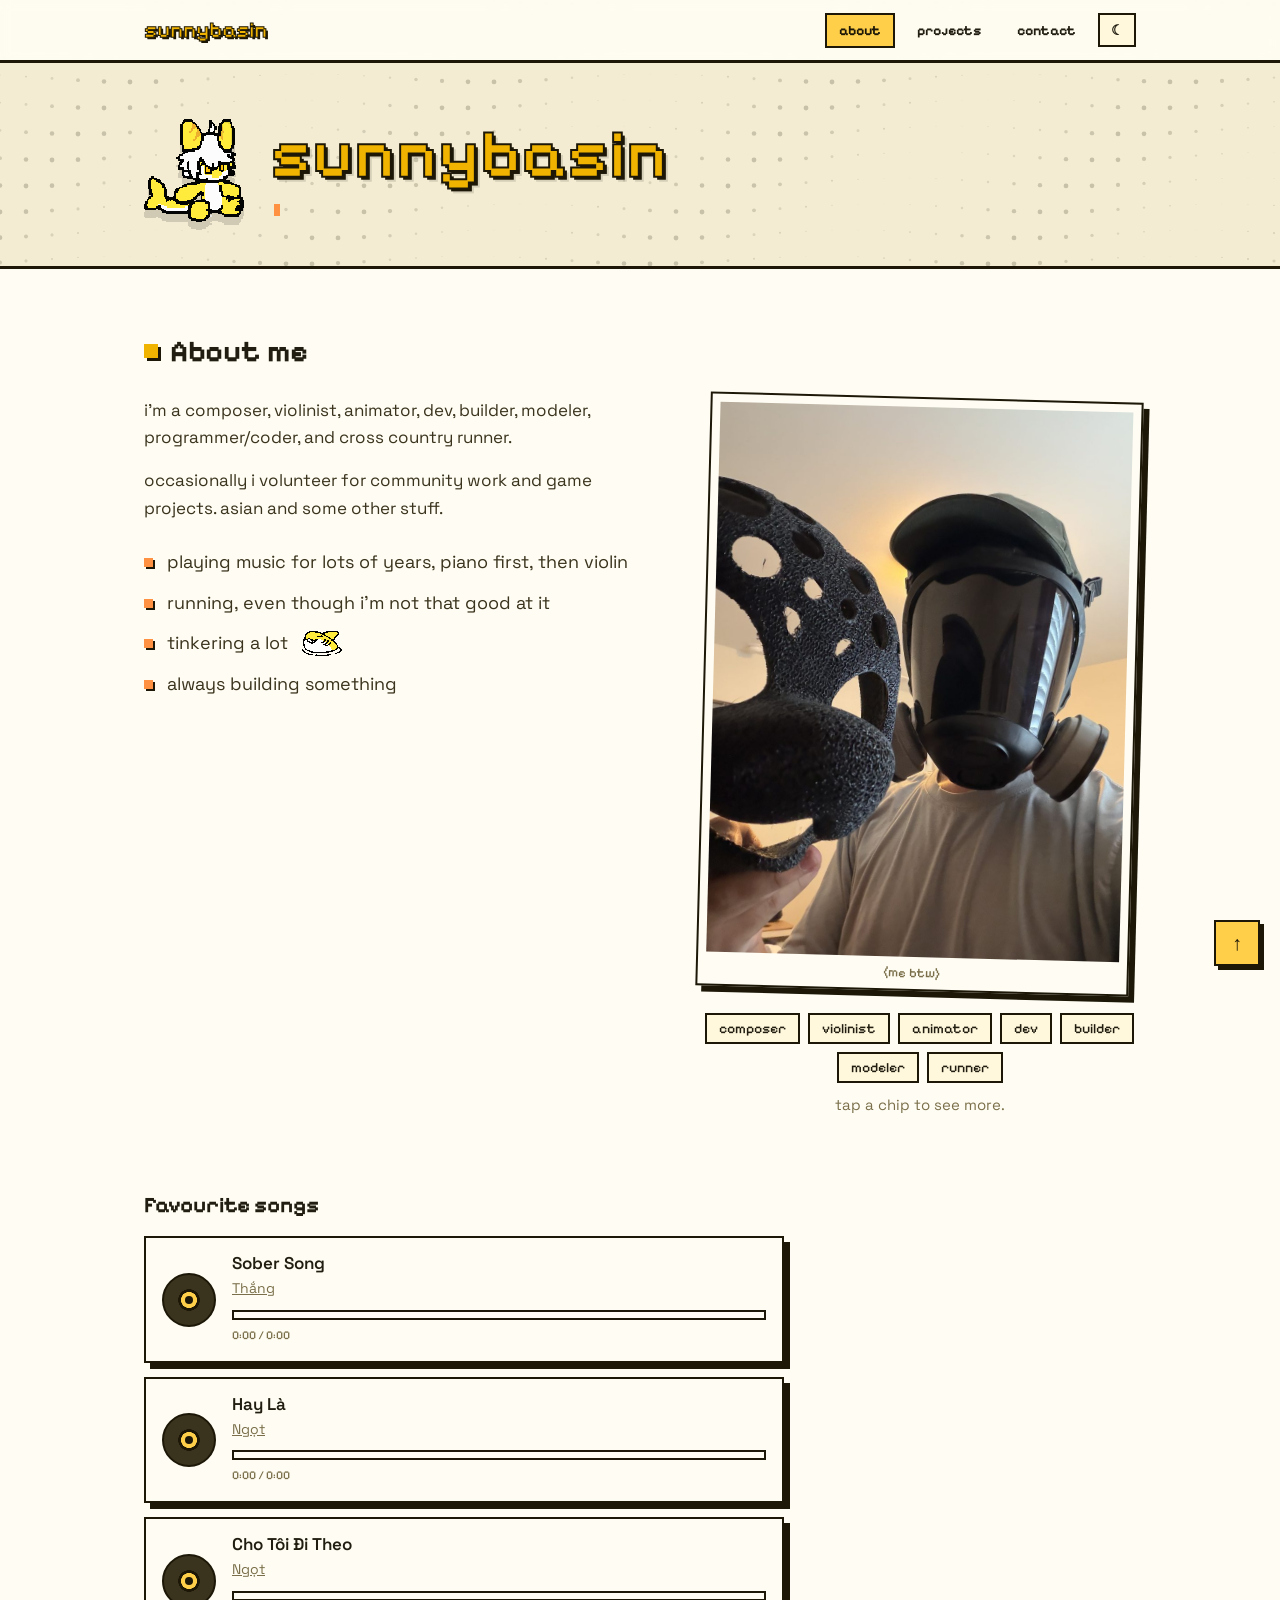
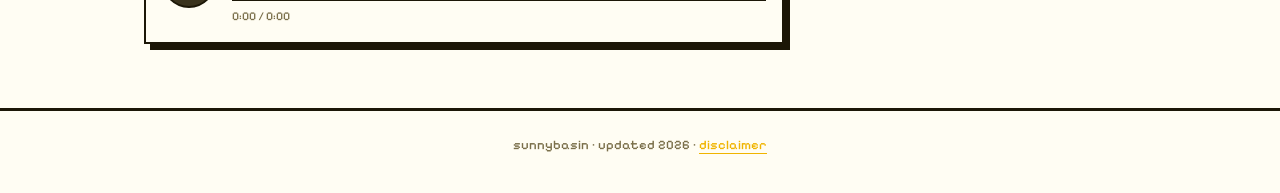
==== index.html @ eb40cd71 "Add files via upload" ====
<!DOCTYPE html>
<html lang="en">
<head>
<meta charset="UTF-8">
<meta name="viewport" content="width=device-width, initial-scale=1.0">
<title>sunnybasin</title>
<meta name="description" content="sunnybasin: composer, violinist, animator, dev and runner.">
<link rel="preconnect" href="https://fonts.googleapis.com">
<link rel="preconnect" href="https://fonts.gstatic.com" crossorigin>
<link href="https://fonts.googleapis.com/css2?family=Pixelify+Sans:wght@500;700&family=Space+Grotesk:wght@400;500;600;700&display=swap" rel="stylesheet">
<link rel="icon" href="favicon1.ico" type="image/x-icon">
<link rel="stylesheet" href="style.css?v=7">
</head>
<body data-page="about">
<canvas id="dots"></canvas>
<nav>
  <div class="wrap">
    <a class="logo" href="index.html">sunnybasin</a>
    <div class="links2" id="menu" style="display:contents">
      <a class="l on" href="index.html" data-p="about">about</a><a class="l" href="projects.html" data-p="projects">projects</a><a class="l" href="contact.html" data-p="contact">contact</a>
    </div>
    <button class="tbtn" id="theme" aria-label="Toggle dark mode">☾</button>
    <button class="tbtn" id="burger" aria-label="Menu">≡</button>
  </div>
  <div id="prog"></div>
</nav>

<main id="top-of-page">
<header class="hero">
  <div class="wrap">
    <button id="avatar" aria-label="Poke the avatar"><img src="assets/02-53de2ebc.png" alt="pixel art avatar" width="100" style="width:100%;display:block"></button>
    <div>
      <h1>sunnybasin</h1>
      <p class="type" id="type" aria-live="off"></p>
    </div>
  </div>
</header>

<section id="about"><div class="wrap">
  <h2 class="rv">About me</h2>
  <div class="about rv">
    <div>
      <p>i'm a composer, violinist, animator, dev, builder, modeler, programmer/coder, and cross country runner.</p>
      <p>occasionally i volunteer for community work and game projects. asian and some other stuff.</p>
      <ul class="list rv">
        <li>playing music for lots of years, piano first, then violin</li>
        <li>running, even though i'm not that good at it</li>
        <li>tinkering a lot <img src="assets/07-96f7d783.png" alt="" style="width:40px;image-rendering:pixelated;vertical-align:middle"></li>
        <li>always building something</li>
      </ul>
    </div>
    <div class="side">
    <figure class="box photo" style="margin:0"><img src="assets/06-e08f5042.jpg" alt="me wearing a respirator mask"><small>(me btw)</small></figure>
    <div class="chips" id="chips" role="group" aria-label="Things I do (tap one)"></div>
    <p id="chipnote">tap a chip to see more.</p>
    </div>
  </div>
  <h3 class="sub-h rv" id="music">Favourite songs</h3>
  <div class="songs" id="songs"></div>
</div></section>
</main>

<footer>sunnybasin · updated 2026 · <a href="disclaimer.html">disclaimer</a></footer>

<div id="toast" role="status"></div>
<button id="top" aria-label="Back to top">↑</button>
<script src="songs.js?v=7"></script>
<script src="chips.js?v=7"></script>
<script src="script.js?v=7"></script>
</body>
</html>
---- style.css ----
:root{--bg:#f3ecd2;--panel:#fffdf3;--alt:#fff8dc;--line:rgba(20,18,10,.16);--text:#211d10;--body:#3a331d;--muted:#7a6f4a;--y:#ffcf49;--yd:#f0b400;--o:#ff9142;--ink:#1c1707;--dot:28,23,7;--sc:#e9dcb2}
:root[data-theme=dark]{--bg:#17140a;--panel:#221d0e;--alt:#2c2613;--line:rgba(255,240,190,.18);--text:#f6efd4;--body:#d9d0aa;--muted:#a69b6c;--ink:#0d0b04;--dot:255,236,170;--sc:#2c2613}
*{box-sizing:border-box}
html{scroll-behavior:smooth;scroll-padding-top:76px;scrollbar-color:var(--yd) var(--sc)}
body{margin:0;background:var(--bg);color:var(--text);font:400 17px/1.6 "Space Grotesk",system-ui,sans-serif;cursor:url(assets/01-0a33e891.png) 2 2,auto;transition:background .3s}
a,button,.pick{cursor:url(assets/01-0a33e891.png) 2 2,pointer}
::-webkit-scrollbar{width:16px}::-webkit-scrollbar-track{background:var(--sc)}::-webkit-scrollbar-thumb{background:var(--yd);border:2px solid var(--ink)}
:focus-visible{outline:3px solid var(--o);outline-offset:2px}
#dots{position:fixed;inset:0;width:100%;height:100%;z-index:0;pointer-events:none}
main,nav,footer{position:relative;z-index:1}
.wrap{max-width:1040px;margin:0 auto;padding:0 24px}
.px{font-family:"Pixelify Sans",monospace}
/* nav */
nav{position:sticky;top:0;z-index:20;background:color-mix(in srgb,var(--panel) 92%,transparent);backdrop-filter:blur(6px);border-bottom:3px solid var(--ink)}
nav .wrap{display:flex;align-items:center;gap:8px;height:60px}
.logo{font:700 22px "Pixelify Sans",monospace;color:var(--yd);-webkit-text-stroke:1px var(--ink);text-shadow:2px 2px 0 var(--ink);text-decoration:none;margin-right:auto}
nav a.l{font:700 14px "Pixelify Sans",monospace;color:var(--text);text-decoration:none;padding:7px 12px;border:2px solid transparent}
nav a.l:hover{background:var(--alt);border-color:var(--ink)}
nav a.l.on{background:var(--y);border-color:var(--ink);color:#1c1707}
.tbtn{font:700 14px "Pixelify Sans",monospace;width:38px;height:34px;border:2px solid var(--ink);background:var(--alt);color:var(--text)}
.tbtn:hover{background:var(--y);color:#1c1707}
#burger{display:none}
#prog{position:absolute;left:0;bottom:-3px;height:3px;width:0;background:var(--o)}
/* hero */
.hero{padding:56px 0 44px}
.hero .wrap{display:flex;align-items:center;gap:26px;flex-wrap:wrap}
#avatar{width:100px;flex-shrink:0;image-rendering:pixelated;filter:drop-shadow(0 8px 0 rgba(0,0,0,.14));transition:transform .2s;border:0;background:none;padding:0}
#avatar:hover{transform:rotate(-6deg) scale(1.06)}
#avatar:active{transform:scale(.92)}
h1{margin:0;font:700 clamp(44px,9vw,68px)/1 "Pixelify Sans",serif;color:var(--yd);-webkit-text-stroke:2px var(--ink);text-shadow:3px 3px 0 var(--ink),5px 5px 0 rgba(0,0,0,.12);letter-spacing:1px}
.type{margin:14px 0 0;font:500 13px "Pixelify Sans",monospace;letter-spacing:.14em;color:var(--muted);min-height:1.5em}
.type::after{content:"";display:inline-block;width:6px;height:.9em;background:var(--o);margin-left:4px;vertical-align:-2px;animation:blink 1s steps(2) infinite}
@keyframes blink{50%{opacity:0}}
.cta{display:flex;gap:12px;flex-wrap:wrap;margin-top:28px}
.btn{font:700 14px "Pixelify Sans",monospace;color:#1c1707;background:var(--y);border:2px solid var(--ink);padding:11px 18px;text-decoration:none;box-shadow:4px 4px 0 var(--ink);transition:transform .1s,box-shadow .1s;display:inline-block}
.btn:hover{transform:translate(-2px,-2px);box-shadow:6px 6px 0 var(--ink)}
.btn:active{transform:translate(3px,3px);box-shadow:1px 1px 0 var(--ink)}
.btn.s{background:var(--alt);color:var(--text)}
/* sections */
section{padding:64px 0;border-top:3px solid var(--ink);background:var(--panel)}
section:nth-of-type(even){background:var(--alt)}
h2{margin:0 0 28px;font:700 30px "Pixelify Sans",monospace;display:flex;align-items:center;gap:12px}
h2::before{content:"";width:14px;height:14px;background:var(--yd);box-shadow:3px 3px 0 var(--ink)}
.box{border:2px solid var(--ink);background:var(--panel);box-shadow:6px 6px 0 var(--ink)}
.about{display:grid;grid-template-columns:1.2fr 1fr;gap:40px;align-items:start}
.about p{margin:0 0 16px;color:var(--body);max-width:52ch}
.chips{display:flex;flex-wrap:wrap;gap:8px;margin:22px 0 10px;justify-content:center}
.chip{font:500 14px "Pixelify Sans",monospace;border:2px solid var(--ink);background:var(--alt);color:var(--text);padding:5px 12px;transition:.15s}
.chip:hover,.chip.on{background:var(--y);color:#1c1707;transform:translateY(-2px)}
#chipnote{min-height:3.4em;font-size:15px;color:var(--muted);margin:0;text-align:center}
.photo{padding:8px;text-align:center;transform:rotate(1.5deg);transition:transform .25s}
.photo:hover{transform:rotate(0)}
.photo img{width:100%;display:block}
.photo small{display:block;margin-top:8px;font:500 13px "Pixelify Sans",monospace;color:var(--muted)}
/* stats */
.stats{display:grid;grid-template-columns:repeat(3,1fr);gap:20px;margin-bottom:40px}
.stat{padding:22px;text-align:center}
.stat b{display:block;font:700 44px/1.1 "Pixelify Sans",monospace;color:var(--yd);-webkit-text-stroke:1.5px var(--ink)}
.stat span{font-size:15px;color:var(--muted)}
.hob{display:grid;grid-template-columns:repeat(3,1fr);gap:20px}
.hob div{padding:20px}
.hob h3{margin:0 0 6px;font:700 18px "Pixelify Sans",monospace}
.hob p{margin:0;color:var(--body);font-size:15px}
.list{list-style:none;margin:26px 0 0;padding:0;display:flex;flex-direction:column;gap:12px;font-size:18px;color:var(--body)}
.list li{display:flex;align-items:center;gap:14px}
.list li::before{content:"";width:9px;height:9px;background:var(--o);flex-shrink:0;box-shadow:2px 2px 0 var(--ink)}
.sub-h{margin:48px 0 18px;font:700 22px "Pixelify Sans",monospace}
/* player */
.songs{display:grid;gap:14px;max-width:640px}
.song{display:grid;grid-template-columns:auto 1fr;gap:16px;align-items:center;padding:14px 16px}
.disc{width:54px;height:54px;border-radius:50%;border:2px solid var(--ink);background:radial-gradient(circle,var(--y) 0 22%,var(--ink) 23% 30%,#3a331d 31% 100%);position:relative;padding:0}
.disc::after{content:"";position:absolute;left:50%;top:50%;width:8px;height:8px;margin:-4px;background:var(--ink);border-radius:50%}
.song.play .disc{animation:spin 2.4s linear infinite;background:radial-gradient(circle,var(--o) 0 22%,var(--ink) 23% 30%,#3a331d 31% 100%)}
@keyframes spin{to{transform:rotate(360deg)}}
.song b{display:block;font-weight:600;line-height:1.3}
.song a{color:var(--muted);font-size:14px}
.bar{height:10px;border:2px solid var(--ink);background:var(--panel);margin-top:8px;position:relative}
.bar i{position:absolute;inset:0 auto 0 0;width:0;background:var(--o)}
.tm{font:500 12px "Pixelify Sans",monospace;color:var(--muted)}
/* projects */
.tabs{display:flex;gap:10px;flex-wrap:wrap;margin-bottom:24px}
.tabs .chip{font-size:15px}
.grid{display:grid;grid-template-columns:repeat(auto-fill,minmax(270px,1fr));gap:22px}
.card{display:flex;flex-direction:column;overflow:hidden;transition:transform .15s,box-shadow .15s}
.card:hover{transform:translate(-3px,-3px);box-shadow:9px 9px 0 var(--ink)}
.th{aspect-ratio:16/10;border-bottom:2px solid var(--ink);background:var(--alt);display:grid;place-items:center;overflow:hidden;color:var(--muted);font:500 13px "Pixelify Sans",monospace;width:100%;padding:0;border-left:0;border-right:0;border-top:0}
.th img{width:100%;height:100%;object-fit:cover;transition:transform .25s}
button.th:hover img{transform:scale(1.08)}
.cb{padding:16px;display:flex;flex-direction:column;gap:8px;flex:1}
.tag{font:500 11px "Pixelify Sans",monospace;background:var(--y);color:#1c1707;border:1px solid var(--ink);padding:1px 8px;width:max-content}
.tag.past{background:var(--alt);color:var(--text)}
.cb h3{margin:0;font-size:18px}.cb p{margin:0;font-size:14px;color:var(--body);flex:1}
.cb a,.rm{font-size:14px;font-weight:700;color:var(--yd);border:0;border-bottom:1px solid var(--yd);background:none;text-decoration:none;width:max-content;padding:0}
.rm{color:var(--muted);border-color:var(--line);font:500 12px "Pixelify Sans",monospace}
.empty{grid-column:1/-1;border:2px dashed var(--line);padding:28px;text-align:center;color:var(--muted)}
#edit{margin-top:40px;padding:24px;display:none;max-width:520px}
#edit.on{display:block}
#edit label{display:block;font:500 13px "Pixelify Sans",monospace;color:var(--muted);margin-top:12px}
#edit input[type=text],#edit input[type=url],#edit textarea{width:100%;font:15px "Space Grotesk",sans-serif;padding:9px 11px;border:2px solid var(--ink);background:var(--panel);color:var(--text)}
#edit .btn{margin:16px 10px 0 0}
.proto-row{display:grid;grid-template-columns:200px 1fr;gap:28px;align-items:center;margin-bottom:36px}
#proto{padding:10px;background:var(--panel);border-width:2px;display:block;width:100%}
#proto:active{transform:scale(.96)}
.click-me{margin:0;font:700 26px "Pixelify Sans",monospace;color:var(--o)}
/* pop-up */
#lb{position:fixed;inset:0;z-index:50;display:grid;place-items:center;padding:24px;background:rgba(20,17,7,.75);opacity:0;visibility:hidden;transition:.2s}
#lb.on{opacity:1;visibility:visible}
#lb .box{position:relative;max-width:580px;width:100%;max-height:90vh;overflow:auto;padding:18px}
#lb img{width:100%;max-height:55vh;object-fit:contain;border:2px solid var(--ink);background:var(--alt);margin-bottom:12px}
#lb h3{margin:0 0 6px;font-size:20px}#lb p{margin:0 0 14px;color:var(--body)}
.x{position:absolute;top:10px;right:10px;width:34px;height:34px;border:2px solid var(--ink);background:var(--y);color:#1c1707;font-size:20px}
.nv{display:flex;gap:10px;justify-content:space-between;align-items:center}
/* contact */
.contact{display:grid;grid-template-columns:1fr auto;gap:40px;align-items:center}
.handle{font:700 clamp(22px,4vw,30px) "Pixelify Sans",monospace;color:var(--yd);border:2px solid var(--ink);background:var(--panel);padding:12px 20px;box-shadow:5px 5px 0 var(--ink);display:inline-block}
.handle:hover{background:var(--y);color:#1c1707}
.links{display:flex;gap:14px;margin-top:26px}
.ib{position:relative;width:54px;height:54px;border:2px solid var(--ink);background:var(--panel);display:grid;place-items:center;color:var(--text);transition:.15s}
.ib:hover,.ib:focus-visible{background:var(--y);color:#1c1707;transform:translateY(-3px)}
.ib svg{width:24px;height:24px}
.tip{position:absolute;bottom:calc(100% + 10px);left:0;width:max-content;max-width:230px;padding:8px 12px;background:var(--ink);color:#fdf6de;font-size:12px;line-height:1.4;opacity:0;visibility:hidden;transition:.15s;pointer-events:none}
.tip b{display:block;color:var(--y);font-size:13px}
.ib:hover .tip,.ib:focus-visible .tip{opacity:1;visibility:visible}
.contact img{width:190px;image-rendering:pixelated}
footer{padding:26px 0 40px;text-align:center;font:500 13px "Pixelify Sans",monospace;color:var(--muted);border-top:3px solid var(--ink);background:var(--panel)}
footer a{color:var(--yd);text-decoration:none;border-bottom:1px solid var(--yd)}
footer a:hover{color:var(--o);border-color:var(--o)}
.note{padding:28px;max-width:720px}
.note p{margin:0 0 16px;color:var(--body);font-size:18px}
#toast{position:fixed;left:50%;bottom:28px;transform:translate(-50%,30px);background:var(--ink);color:#fdf6de;font:500 14px "Pixelify Sans",monospace;padding:10px 18px;border:2px solid var(--y);opacity:0;transition:.25s;z-index:60;pointer-events:none}
#toast.on{opacity:1;transform:translate(-50%,0)}
#top{position:fixed;right:20px;bottom:24px;z-index:15;width:46px;height:46px;border:2px solid var(--ink);background:var(--y);color:#1c1707;font-size:20px;box-shadow:4px 4px 0 var(--ink);transform:translateY(90px);transition:transform .25s}
#top.on{transform:none}
@keyframes shake{20%{transform:translate(-6px,3px)}40%{transform:translate(6px,-4px)}60%{transform:translate(-5px,5px)}80%{transform:translate(4px,-3px)}}
body.shaking main{animation:shake .8s ease}
.rv{transition:.5s}.js .rv{opacity:0;transform:translateY(18px)}.js .rv.in{opacity:1;transform:none}
@media(max-width:760px){
#burger{display:block}
nav .links2{display:none;position:absolute;top:57px;left:0;right:0;background:var(--panel);border-bottom:3px solid var(--ink);padding:10px 24px;flex-direction:column}
nav .links2.open{display:flex}
.about,.contact,.stats,.hob,.proto-row{grid-template-columns:1fr}
#avatar{width:80px}.contact img{width:130px}.proto-row #proto{max-width:200px}
}
@media(prefers-reduced-motion:reduce){*{animation:none!important;transition:none!important;scroll-behavior:auto!important}.js .rv{opacity:1;transform:none}}
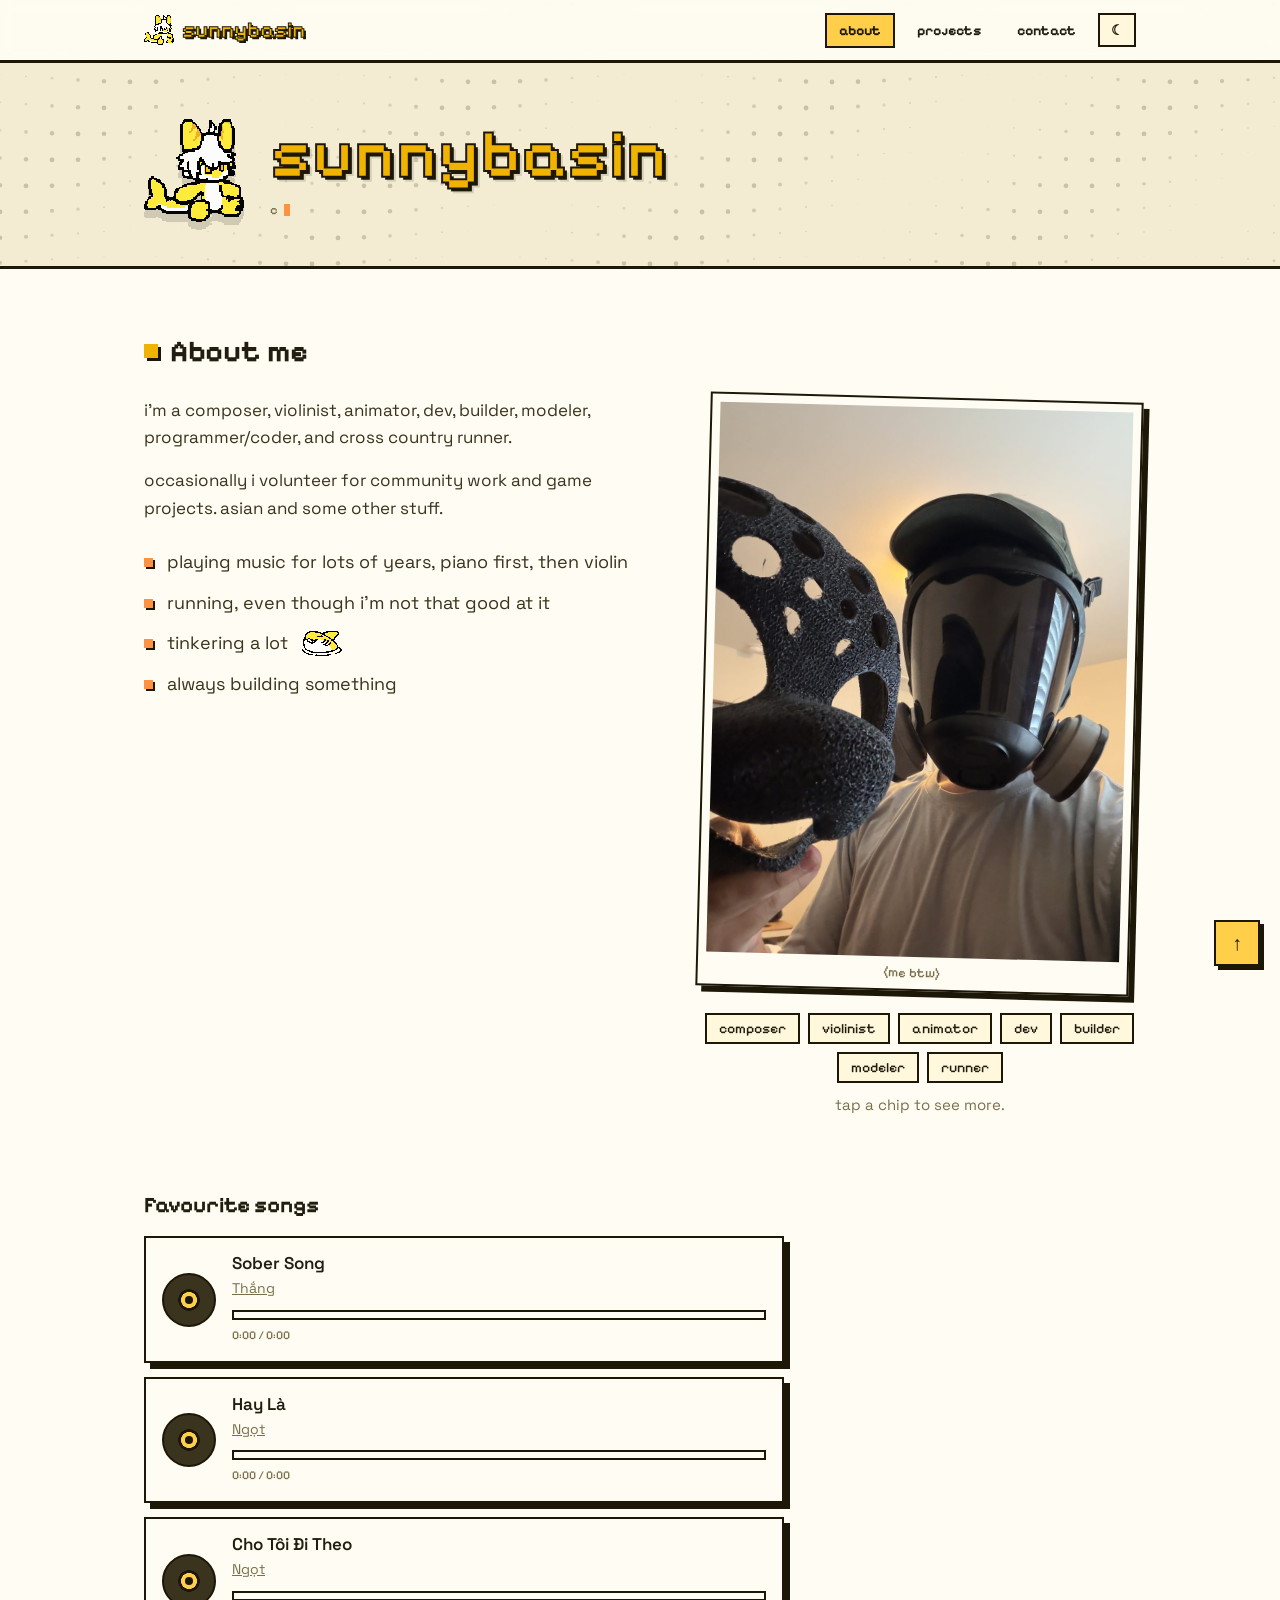
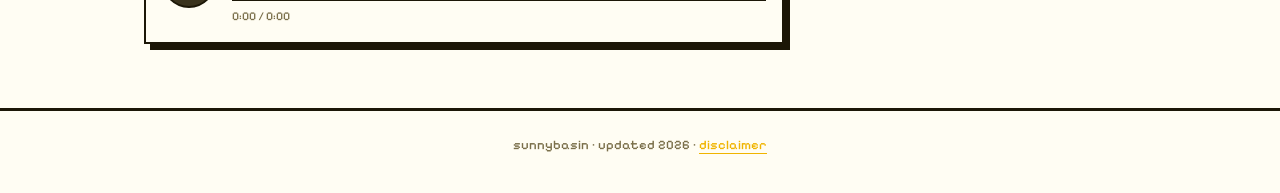
==== commit 795a0604: "Your message" ====
--- a/index.html
+++ b/index.html
@@ -15,7 +15,7 @@
 <canvas id="dots"></canvas>
 <nav>
   <div class="wrap">
-    <a class="logo" href="index.html">sunnybasin</a>
+    <a class="logo" href="index.html"><img class="logo-img" src="assets/02-53de2ebc.png" alt="">sunnybasin</a>
     <div class="links2" id="menu" style="display:contents">
       <a class="l on" href="index.html" data-p="about">about</a><a class="l" href="projects.html" data-p="projects">projects</a><a class="l" href="contact.html" data-p="contact">contact</a>
     </div>
@@ -66,6 +66,7 @@
 <button id="top" aria-label="Back to top">↑</button>
 <script src="songs.js?v=7"></script>
 <script src="chips.js?v=7"></script>
-<script src="script.js?v=7"></script>
+<script src="script.js?v=8"></script>
+<script src="interactables.js?v=9"></script>
 </body>
 </html>
--- a/style.css
+++ b/style.css
@@ -13,7 +13,7 @@
 /* nav */
 nav{position:sticky;top:0;z-index:20;background:color-mix(in srgb,var(--panel) 92%,transparent);backdrop-filter:blur(6px);border-bottom:3px solid var(--ink)}
 nav .wrap{display:flex;align-items:center;gap:8px;height:60px}
-.logo{font:700 22px "Pixelify Sans",monospace;color:var(--yd);-webkit-text-stroke:1px var(--ink);text-shadow:2px 2px 0 var(--ink);text-decoration:none;margin-right:auto}
+.logo{display:flex;align-items:center;gap:8px;font:700 22px "Pixelify Sans",monospace;color:var(--yd);-webkit-text-stroke:1px var(--ink);text-shadow:2px 2px 0 var(--ink);text-decoration:none;margin-right:auto}
 nav a.l{font:700 14px "Pixelify Sans",monospace;color:var(--text);text-decoration:none;padding:7px 12px;border:2px solid transparent}
 nav a.l:hover{background:var(--alt);border-color:var(--ink)}
 nav a.l.on{background:var(--y);border-color:var(--ink);color:#1c1707}
@@ -127,6 +127,13 @@
 footer a:hover{color:var(--o);border-color:var(--o)}
 .note{padding:28px;max-width:720px}
 .note p{margin:0 0 16px;color:var(--body);font-size:18px}
+.mform{position:relative;padding:24px;max-width:620px}
+.mform label{display:block;font:500 13px "Pixelify Sans",monospace;color:var(--muted);margin-top:12px}
+.mform label:first-child{margin-top:0}
+.mform input[type=text],.mform input[type=email],.mform textarea{width:100%;font:15px "Space Grotesk",sans-serif;padding:9px 11px;border:2px solid var(--ink);background:var(--panel);color:var(--text);resize:vertical}
+.mrow{display:flex;align-items:center;gap:16px;flex-wrap:wrap;margin-top:16px}
+.mrow .btn{margin:0}.mrow .btn:disabled{opacity:.6}
+#mstatus{font:500 14px "Pixelify Sans",monospace;color:var(--muted)}
 #toast{position:fixed;left:50%;bottom:28px;transform:translate(-50%,30px);background:var(--ink);color:#fdf6de;font:500 14px "Pixelify Sans",monospace;padding:10px 18px;border:2px solid var(--y);opacity:0;transition:.25s;z-index:60;pointer-events:none}
 #toast.on{opacity:1;transform:translate(-50%,0)}
 #top{position:fixed;right:20px;bottom:24px;z-index:15;width:46px;height:46px;border:2px solid var(--ink);background:var(--y);color:#1c1707;font-size:20px;box-shadow:4px 4px 0 var(--ink);transform:translateY(90px);transition:transform .25s}
@@ -142,3 +149,5 @@
 #avatar{width:80px}.contact img{width:130px}.proto-row #proto{max-width:200px}
 }
 @media(prefers-reduced-motion:reduce){*{animation:none!important;transition:none!important;scroll-behavior:auto!important}.js .rv{opacity:1;transform:none}}
+
+.logo-img{width:30px;height:30px;object-fit:contain;image-rendering:pixelated;-webkit-text-stroke:0;text-shadow:none;flex-shrink:0}
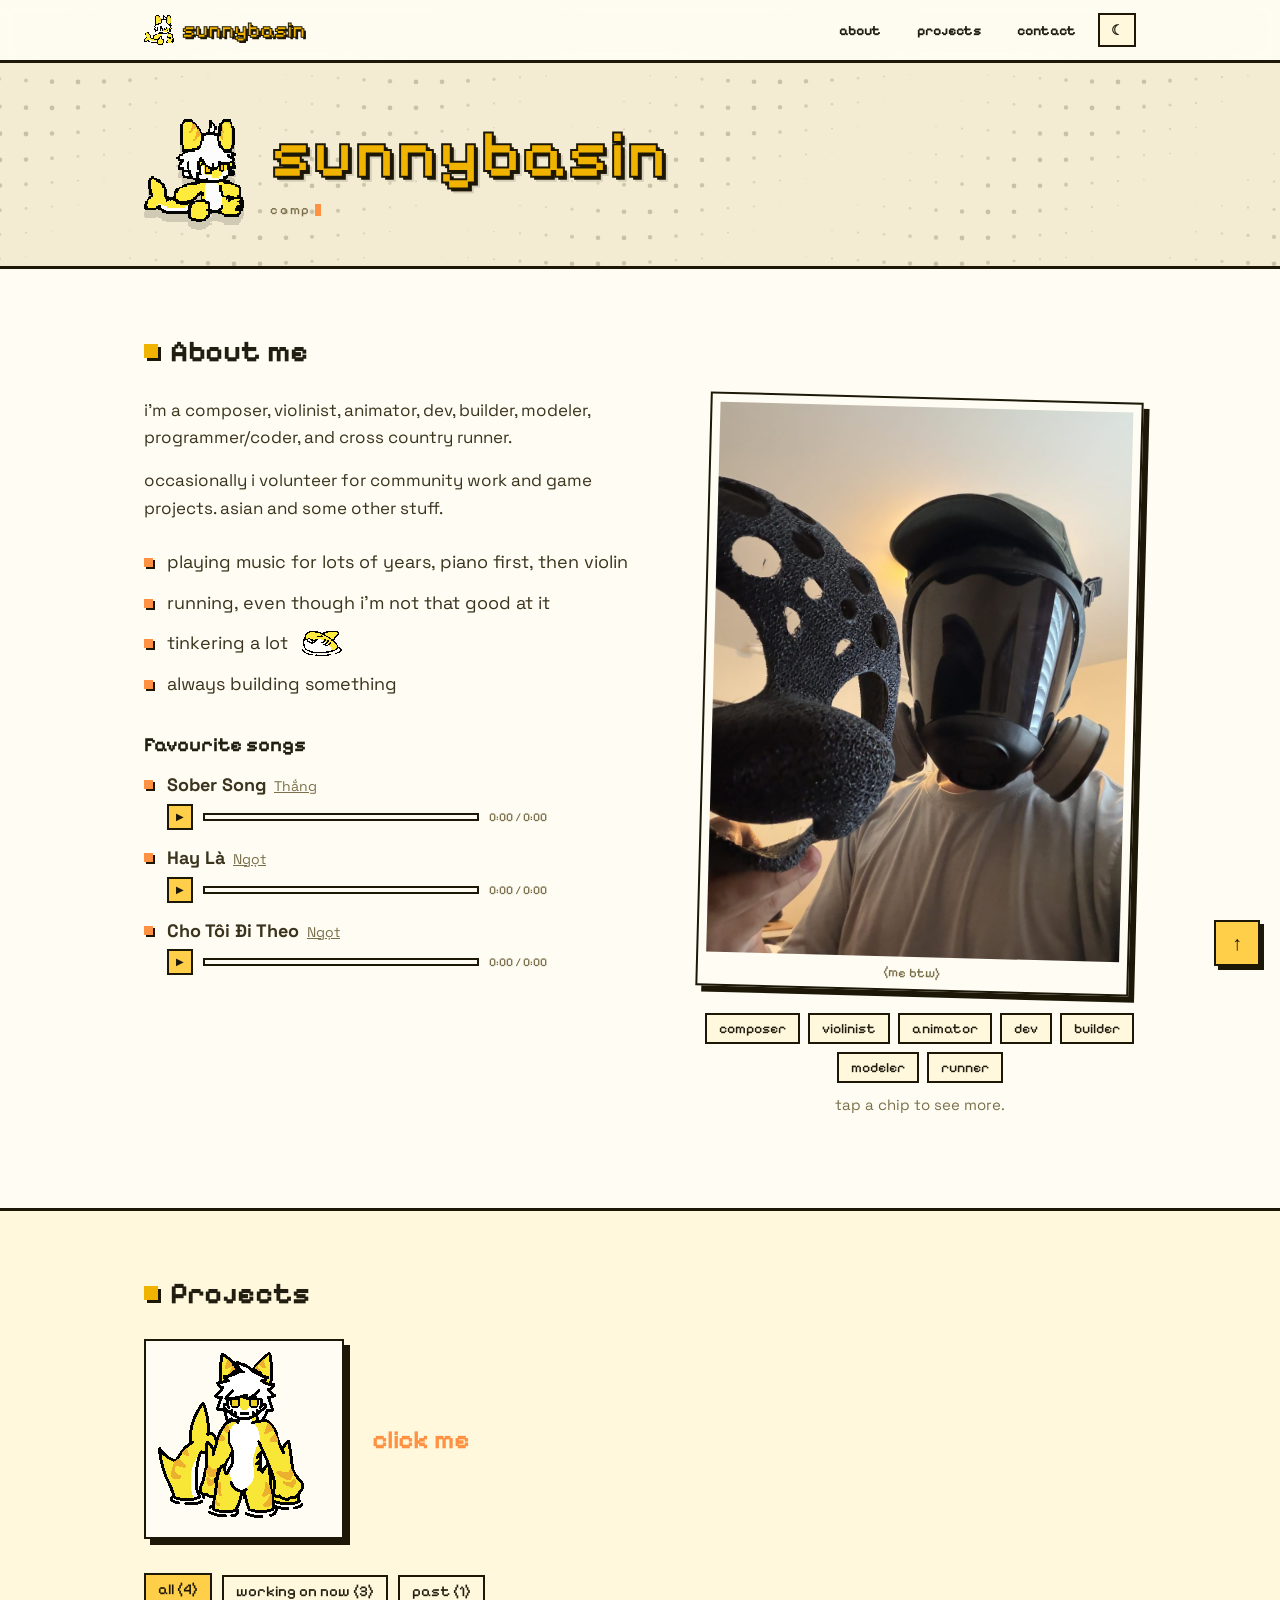
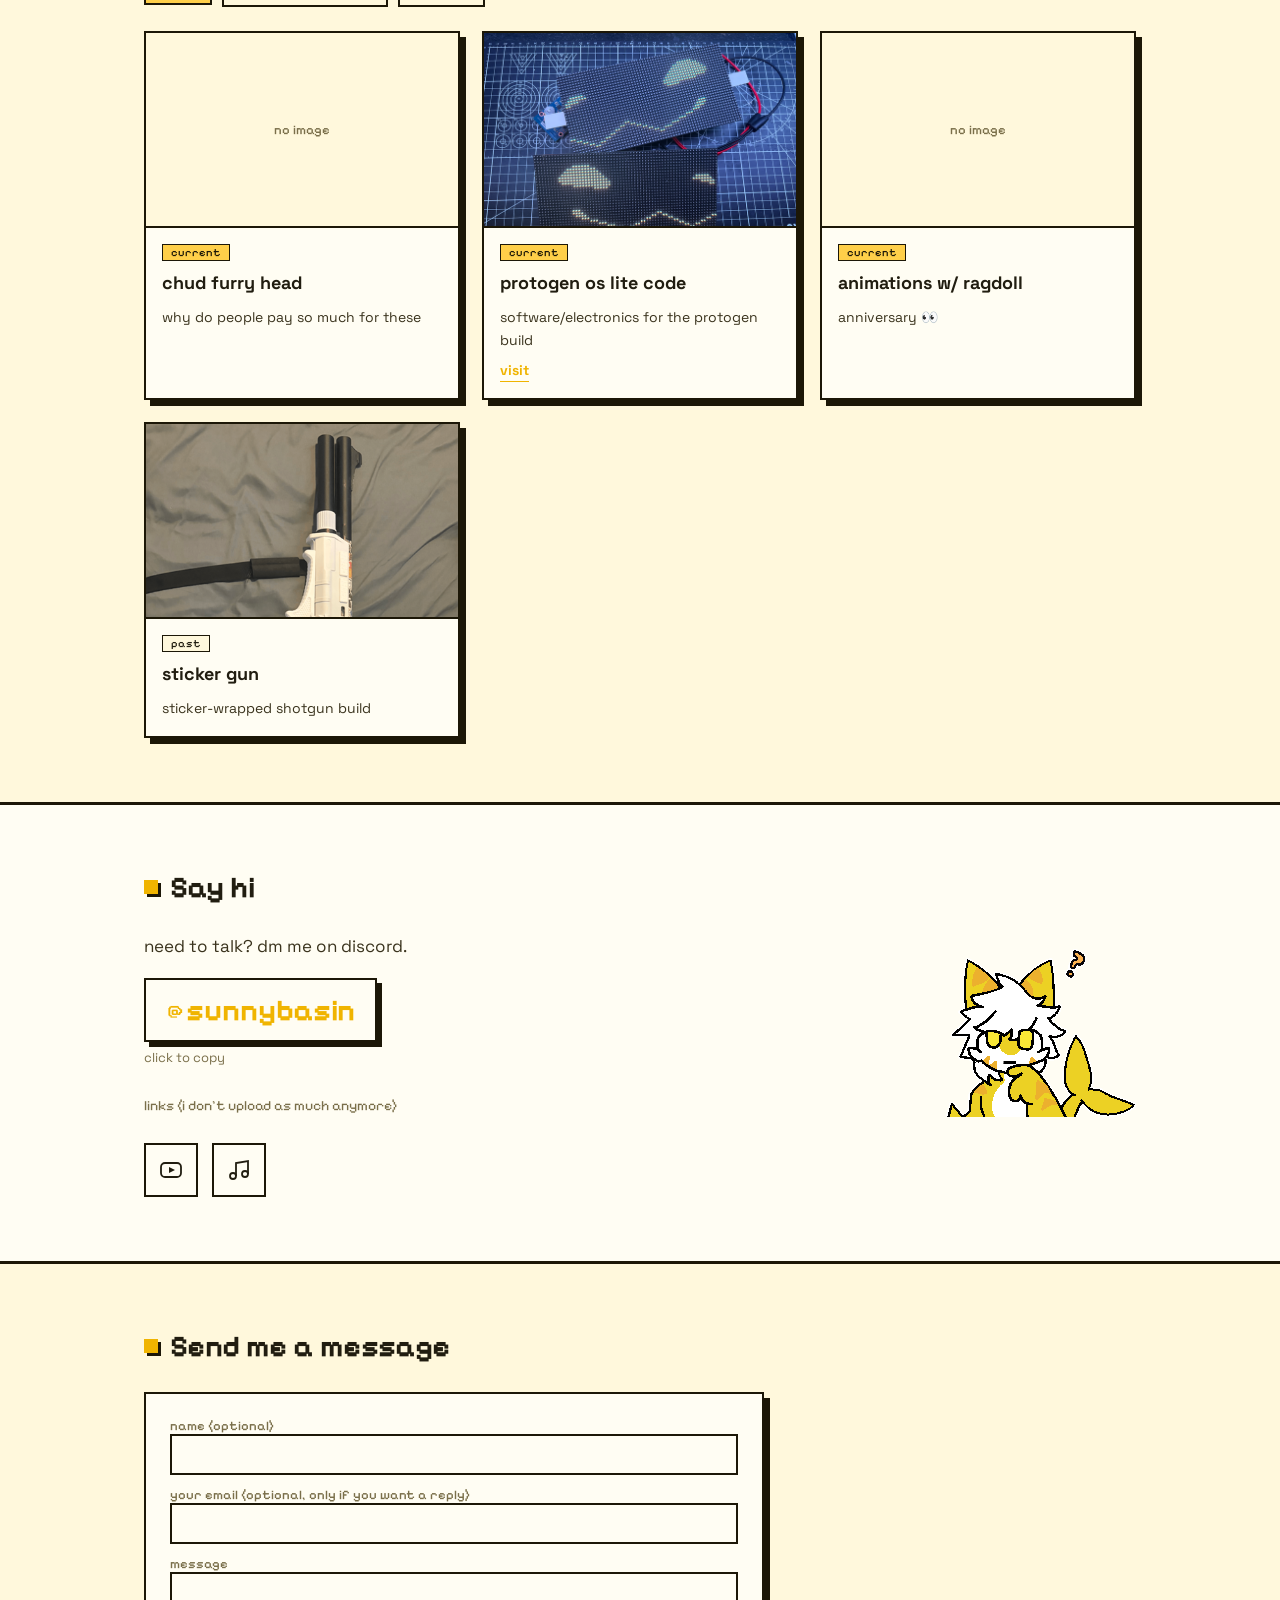
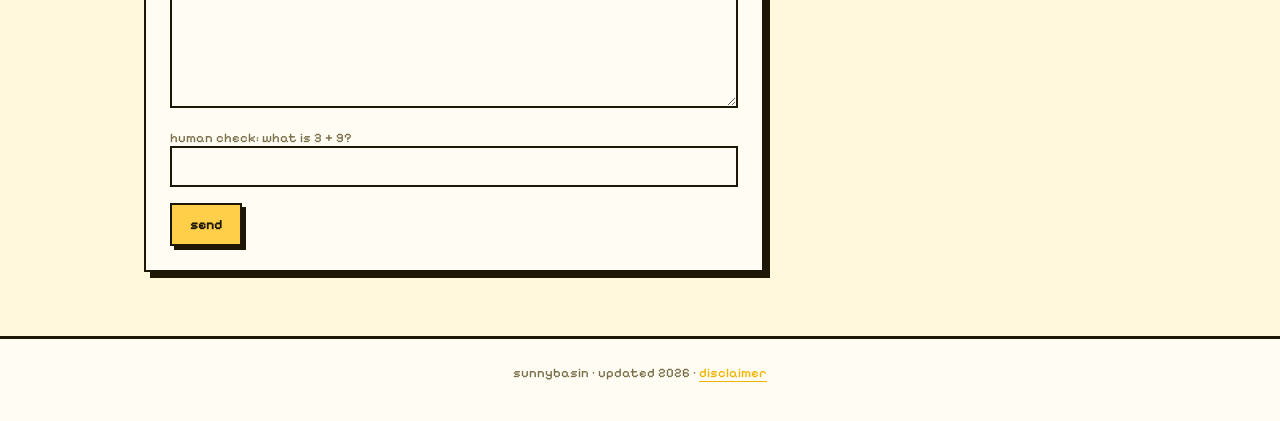
==== commit 9b6cae43: "Your message" ====
--- a/index.html
+++ b/index.html
@@ -9,15 +9,15 @@
 <link rel="preconnect" href="https://fonts.gstatic.com" crossorigin>
 <link href="https://fonts.googleapis.com/css2?family=Pixelify+Sans:wght@500;700&family=Space+Grotesk:wght@400;500;600;700&display=swap" rel="stylesheet">
 <link rel="icon" href="favicon1.ico" type="image/x-icon">
-<link rel="stylesheet" href="style.css?v=7">
+<link rel="stylesheet" href="style.css?v=10">
 </head>
-<body data-page="about">
+<body data-page="home">
 <canvas id="dots"></canvas>
 <nav>
   <div class="wrap">
     <a class="logo" href="index.html"><img class="logo-img" src="assets/02-53de2ebc.png" alt="">sunnybasin</a>
     <div class="links2" id="menu" style="display:contents">
-      <a class="l on" href="index.html" data-p="about">about</a><a class="l" href="projects.html" data-p="projects">projects</a><a class="l" href="contact.html" data-p="contact">contact</a>
+      <a class="l" href="about.html" data-p="about">about</a><a class="l" href="projects.html" data-p="projects">projects</a><a class="l" href="contact.html" data-p="contact">contact</a>
     </div>
     <button class="tbtn" id="theme" aria-label="Toggle dark mode">☾</button>
     <button class="tbtn" id="burger" aria-label="Menu">≡</button>
@@ -48,6 +48,8 @@
         <li>tinkering a lot <img src="assets/07-96f7d783.png" alt="" style="width:40px;image-rendering:pixelated;vertical-align:middle"></li>
         <li>always building something</li>
       </ul>
+      <h3 class="sub-h" id="music" style="margin:34px 0 0;font-size:20px">Favourite songs</h3>
+      <ul class="slist" id="songs"></ul>
     </div>
     <div class="side">
     <figure class="box photo" style="margin:0"><img src="assets/06-e08f5042.jpg" alt="me wearing a respirator mask"><small>(me btw)</small></figure>
@@ -55,18 +57,80 @@
     <p id="chipnote">tap a chip to see more.</p>
     </div>
   </div>
-  <h3 class="sub-h rv" id="music">Favourite songs</h3>
-  <div class="songs" id="songs"></div>
+</div></section>
+
+<section id="projects"><div class="wrap">
+  <h2 class="rv">Projects</h2>
+  <div class="proto-row rv">
+    <button class="box" id="proto" aria-label="Click the protogen"><img id="protoimg" src="assets/08-b3eeb421.png" alt="pixel art protogen character" style="width:100%;image-rendering:pixelated;display:block"></button>
+    <p class="click-me">click me</p>
+  </div>
+  <audio id="sfx" src="assets/09-4fc926e7.mp3" preload="none"></audio>
+  <div class="tabs" id="tabs" role="tablist"></div>
+  <div class="grid" id="grid"><p class="empty">loading projects…</p></div>
+  <form class="box" id="edit">
+    <h3 class="px" style="margin:0">add a project</h3>
+    <label for="pt">title</label><input type="text" id="pt" required>
+    <label for="pl">link (optional)</label><input type="url" id="pl">
+    <label for="pd">description</label><textarea id="pd"></textarea>
+    <label for="pi">picture (optional)</label><input type="file" id="pi" accept="image/*">
+    <label>status</label>
+    <label style="display:inline;margin-right:14px"><input type="radio" name="st" value="current" checked> current</label>
+    <label style="display:inline"><input type="radio" name="st" value="past"> past</label><br>
+    <button class="btn" type="submit">add project</button><button class="btn s" type="button" id="dl">download projects.json</button>
+    <p style="font-size:13px;color:var(--muted)">edits stay in this browser. download the file and replace projects.json on the site to publish.</p>
+  </form>
+</div></section>
+
+<section id="contact"><div class="wrap contact">
+  <div class="rv">
+    <h2>Say hi</h2>
+    <p style="margin:0 0 18px;color:var(--body)">need to talk? dm me on discord.</p>
+    <button class="handle" id="copy" aria-label="Copy Discord handle">@sunnybasin</button>
+    <p style="margin:6px 0 0;font-size:13px;color:var(--muted)">click to copy</p>
+    <p class="px" style="margin:26px 0 0;color:var(--muted);font-size:14px">links (i don't upload as much anymore)</p>
+    <div class="links">
+      <a class="ib" href="https://www.youtube.com/@sunnybv3" target="_blank" rel="noopener" aria-label="YouTube"><svg viewBox="0 0 24 24" fill="none" stroke="currentColor" stroke-width="1.8"><rect x="2" y="5" width="20" height="14" rx="4"/><path d="M10 9l6 3-6 3z" fill="currentColor" stroke="none"/></svg><span class="tip"><b>sunnyv3 on YouTube</b>making music for fun, classical/orchestral</span></a>
+      <a class="ib" href="https://sunnyv3.bandcamp.com/" target="_blank" rel="noopener" aria-label="Bandcamp"><svg viewBox="0 0 24 24" fill="none" stroke="currentColor" stroke-width="1.8"><path d="M9 18V5l12-2v13"/><circle cx="6" cy="18" r="3"/><circle cx="18" cy="16" r="3"/></svg><span class="tip"><b>sunnyv3 on Bandcamp</b>Lisbon, Portugal. making music for fun</span></a>
+    </div>
+  </div>
+  <img class="rv" src="assets/10-1539eff3.png" alt="confused pixel character" id="conf">
+</div></section>
+
+<section id="message"><div class="wrap">
+  <h2 class="rv">Send me a message</h2>
+  <form class="box mform rv" id="mform" novalidate>
+    <label for="mn">name (optional)</label>
+    <input id="mn" name="name" type="text" maxlength="60" autocomplete="name">
+    <label for="me">your email (optional, only if you want a reply)</label>
+    <input id="me" name="email" type="email" maxlength="120" autocomplete="email">
+    <label for="mm">message</label>
+    <textarea id="mm" name="message" rows="6" maxlength="2000" required></textarea>
+    <input type="text" name="website" id="mw" tabindex="-1" autocomplete="off" aria-hidden="true" style="position:absolute;left:-9999px;opacity:0">
+    <div class="mcap" id="mcap"></div>
+    <div class="mrow"><button class="btn" type="submit" id="msend">send</button><span id="mstatus" role="status"></span></div>
+  </form>
 </div></section>
 </main>
 
 <footer>sunnybasin · updated 2026 · <a href="disclaimer.html">disclaimer</a></footer>
-
+<div id="lb" role="dialog" aria-modal="true" aria-label="Project details"><div class="box">
+  <button class="x" id="lbx" aria-label="Close">×</button>
+  <img id="lbi" alt=""><h3 id="lbt"></h3><p id="lbd"></p>
+  <div class="nv"><button class="btn s" id="lbp" aria-label="Previous">‹ prev</button><a class="btn" id="lbv" target="_blank" rel="noopener">visit</a><button class="btn s" id="lbn" aria-label="Next">next ›</button></div>
+</div></div>
+<script>
+/* protogen click: kept here so it works even if script.js is old or cached */
+(function(){var b=document.getElementById('proto'),i=document.getElementById('protoimg'),s=document.getElementById('sfx'),idle=i.getAttribute('src'),t;
+b.onclick=function(){i.src='assets/11-9c727604.png';try{s.currentTime=0;var p=s.play();if(p&&p.catch)p.catch(function(){})}catch(e){}
+document.body.classList.remove('shaking');void document.body.offsetWidth;document.body.classList.add('shaking');
+clearTimeout(t);t=setTimeout(function(){i.src=idle;document.body.classList.remove('shaking')},900)}})();
+</script>
 <div id="toast" role="status"></div>
 <button id="top" aria-label="Back to top">↑</button>
-<script src="songs.js?v=7"></script>
-<script src="chips.js?v=7"></script>
-<script src="script.js?v=8"></script>
-<script src="interactables.js?v=9"></script>
+<script src="songs.js?v=10"></script>
+<script src="chips.js?v=10"></script>
+<script src="script.js?v=10"></script>
+<script src="interactables.js?v=10"></script>
 </body>
 </html>
--- a/style.css
+++ b/style.css
@@ -151,3 +151,16 @@
 @media(prefers-reduced-motion:reduce){*{animation:none!important;transition:none!important;scroll-behavior:auto!important}.js .rv{opacity:1;transform:none}}
 
 .logo-img{width:30px;height:30px;object-fit:contain;image-rendering:pixelated;-webkit-text-stroke:0;text-shadow:none;flex-shrink:0}
+
+.slist{list-style:none;margin:14px 0 0;padding:0;display:flex;flex-direction:column;gap:14px;font-size:18px;color:var(--body)}
+.slist li{display:flex;align-items:flex-start;gap:14px}
+.slist li::before{content:"";width:9px;height:9px;background:var(--o);flex-shrink:0;box-shadow:2px 2px 0 var(--ink);margin-top:.5em}
+.slist .sb{flex:1;min-width:0;max-width:380px}
+.slist .sb a{color:var(--muted);font-size:14px;margin-left:8px}
+.prow{display:flex;align-items:center;gap:10px;margin-top:4px}
+.slist .bar{flex:1;height:8px;margin:0}
+.sp{flex-shrink:0;width:26px;height:26px;border:2px solid var(--ink);background:var(--y);color:#1c1707;padding:0;font-size:10px;line-height:1}
+.sp:hover{background:var(--yd)}
+.slist li.play::before{background:var(--yd)}
+.mcap{margin-top:14px}
+.mcap label{margin-top:0}
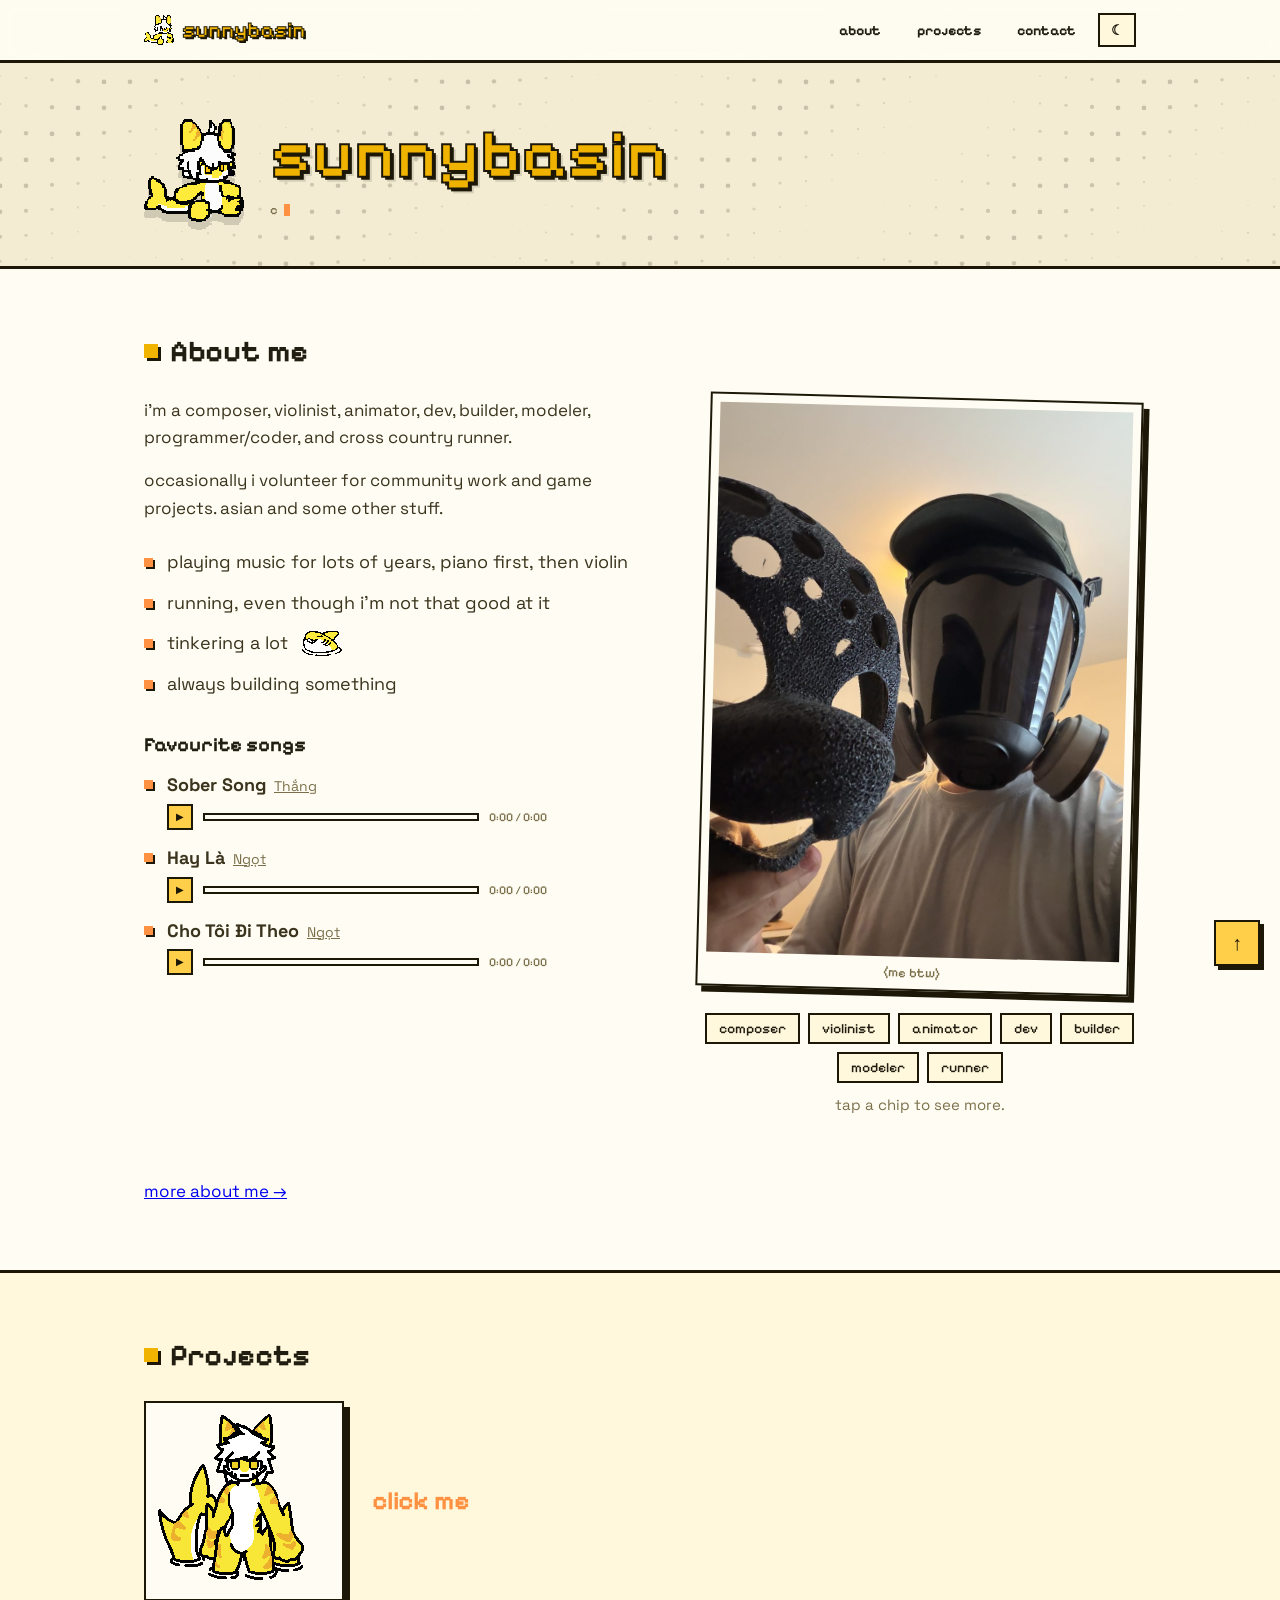
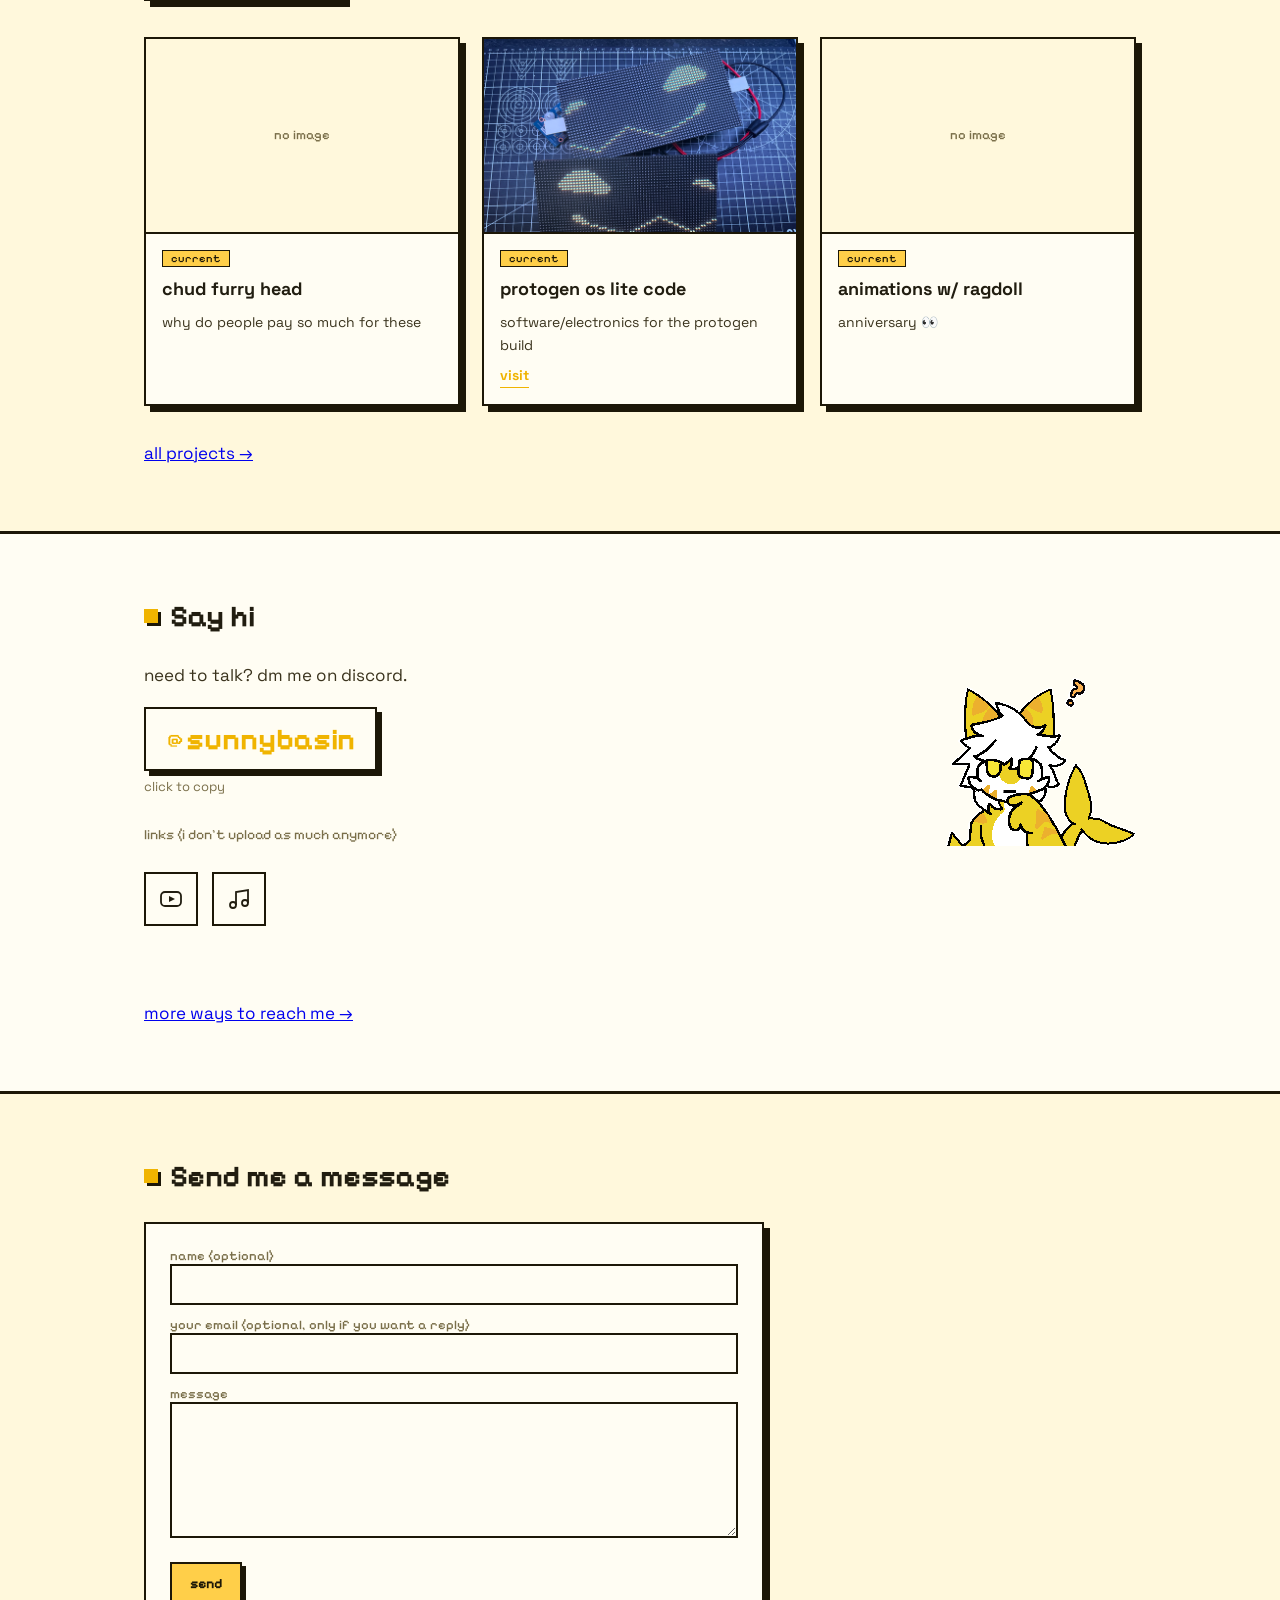
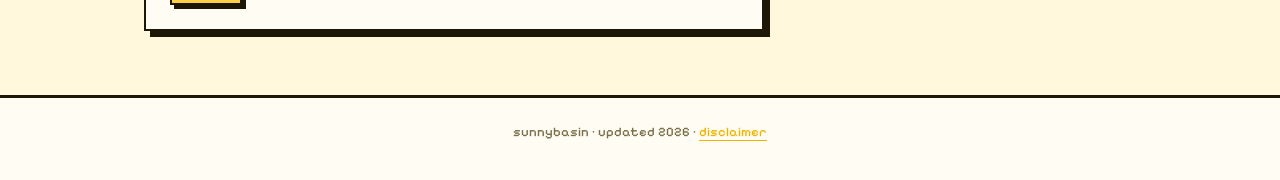
==== commit ecedc045: "Your commit message" ====
--- a/index.html
+++ b/index.html
@@ -9,7 +9,7 @@
 <link rel="preconnect" href="https://fonts.gstatic.com" crossorigin>
 <link href="https://fonts.googleapis.com/css2?family=Pixelify+Sans:wght@500;700&family=Space+Grotesk:wght@400;500;600;700&display=swap" rel="stylesheet">
 <link rel="icon" href="favicon1.ico" type="image/x-icon">
-<link rel="stylesheet" href="style.css?v=10">
+<link rel="stylesheet" href="style.css?v=11">
 </head>
 <body data-page="home">
 <canvas id="dots"></canvas>
@@ -57,6 +57,8 @@
     <p id="chipnote">tap a chip to see more.</p>
     </div>
   </div>
+
+  <p style="margin:34px 0 0"><a class="nav-link" href="about.html">more about me &rarr;</a></p>
 </div></section>
 
 <section id="projects"><div class="wrap">
@@ -67,7 +69,7 @@
   </div>
   <audio id="sfx" src="assets/09-4fc926e7.mp3" preload="none"></audio>
   <div class="tabs" id="tabs" role="tablist"></div>
-  <div class="grid" id="grid"><p class="empty">loading projects…</p></div>
+  <div class="grid" id="grid" data-limit="4"><p class="empty">loading projects…</p></div>
   <form class="box" id="edit">
     <h3 class="px" style="margin:0">add a project</h3>
     <label for="pt">title</label><input type="text" id="pt" required>
@@ -80,6 +82,8 @@
     <button class="btn" type="submit">add project</button><button class="btn s" type="button" id="dl">download projects.json</button>
     <p style="font-size:13px;color:var(--muted)">edits stay in this browser. download the file and replace projects.json on the site to publish.</p>
   </form>
+
+  <p style="margin:34px 0 0"><a class="nav-link" href="projects.html">all projects &rarr;</a></p>
 </div></section>
 
 <section id="contact"><div class="wrap contact">
@@ -95,6 +99,8 @@
     </div>
   </div>
   <img class="rv" src="assets/10-1539eff3.png" alt="confused pixel character" id="conf">
+
+  <p style="margin:34px 0 0"><a class="nav-link" href="contact.html">more ways to reach me &rarr;</a></p>
 </div></section>
 
 <section id="message"><div class="wrap">
@@ -128,9 +134,9 @@
 </script>
 <div id="toast" role="status"></div>
 <button id="top" aria-label="Back to top">↑</button>
-<script src="songs.js?v=10"></script>
-<script src="chips.js?v=10"></script>
-<script src="script.js?v=10"></script>
-<script src="interactables.js?v=10"></script>
+<script src="songs.js?v=11"></script>
+<script src="chips.js?v=11"></script>
+<script src="script.js?v=11"></script>
+<script src="interactables.js?v=11"></script>
 </body>
 </html>
--- a/style.css
+++ b/style.css
@@ -164,3 +164,11 @@
 .slist li.play::before{background:var(--yd)}
 .mcap{margin-top:14px}
 .mcap label{margin-top:0}
+
+.more-p p{margin:0 0 16px;color:var(--body);max-width:62ch;font-size:18px}
+.topics{display:grid;grid-template-columns:repeat(auto-fill,minmax(250px,1fr));gap:20px;margin-top:28px}
+.topic{padding:18px;display:flex;flex-direction:column;gap:8px}
+.topic h3{margin:0;font:700 18px "Pixelify Sans",monospace}
+.topic p{margin:0;font-size:15px;color:var(--body);flex:1}
+.topic a{font-size:14px;font-weight:700;color:var(--yd);text-decoration:none;border-bottom:1px solid var(--yd);width:max-content}
+.topic a:hover{color:var(--o);border-color:var(--o)}
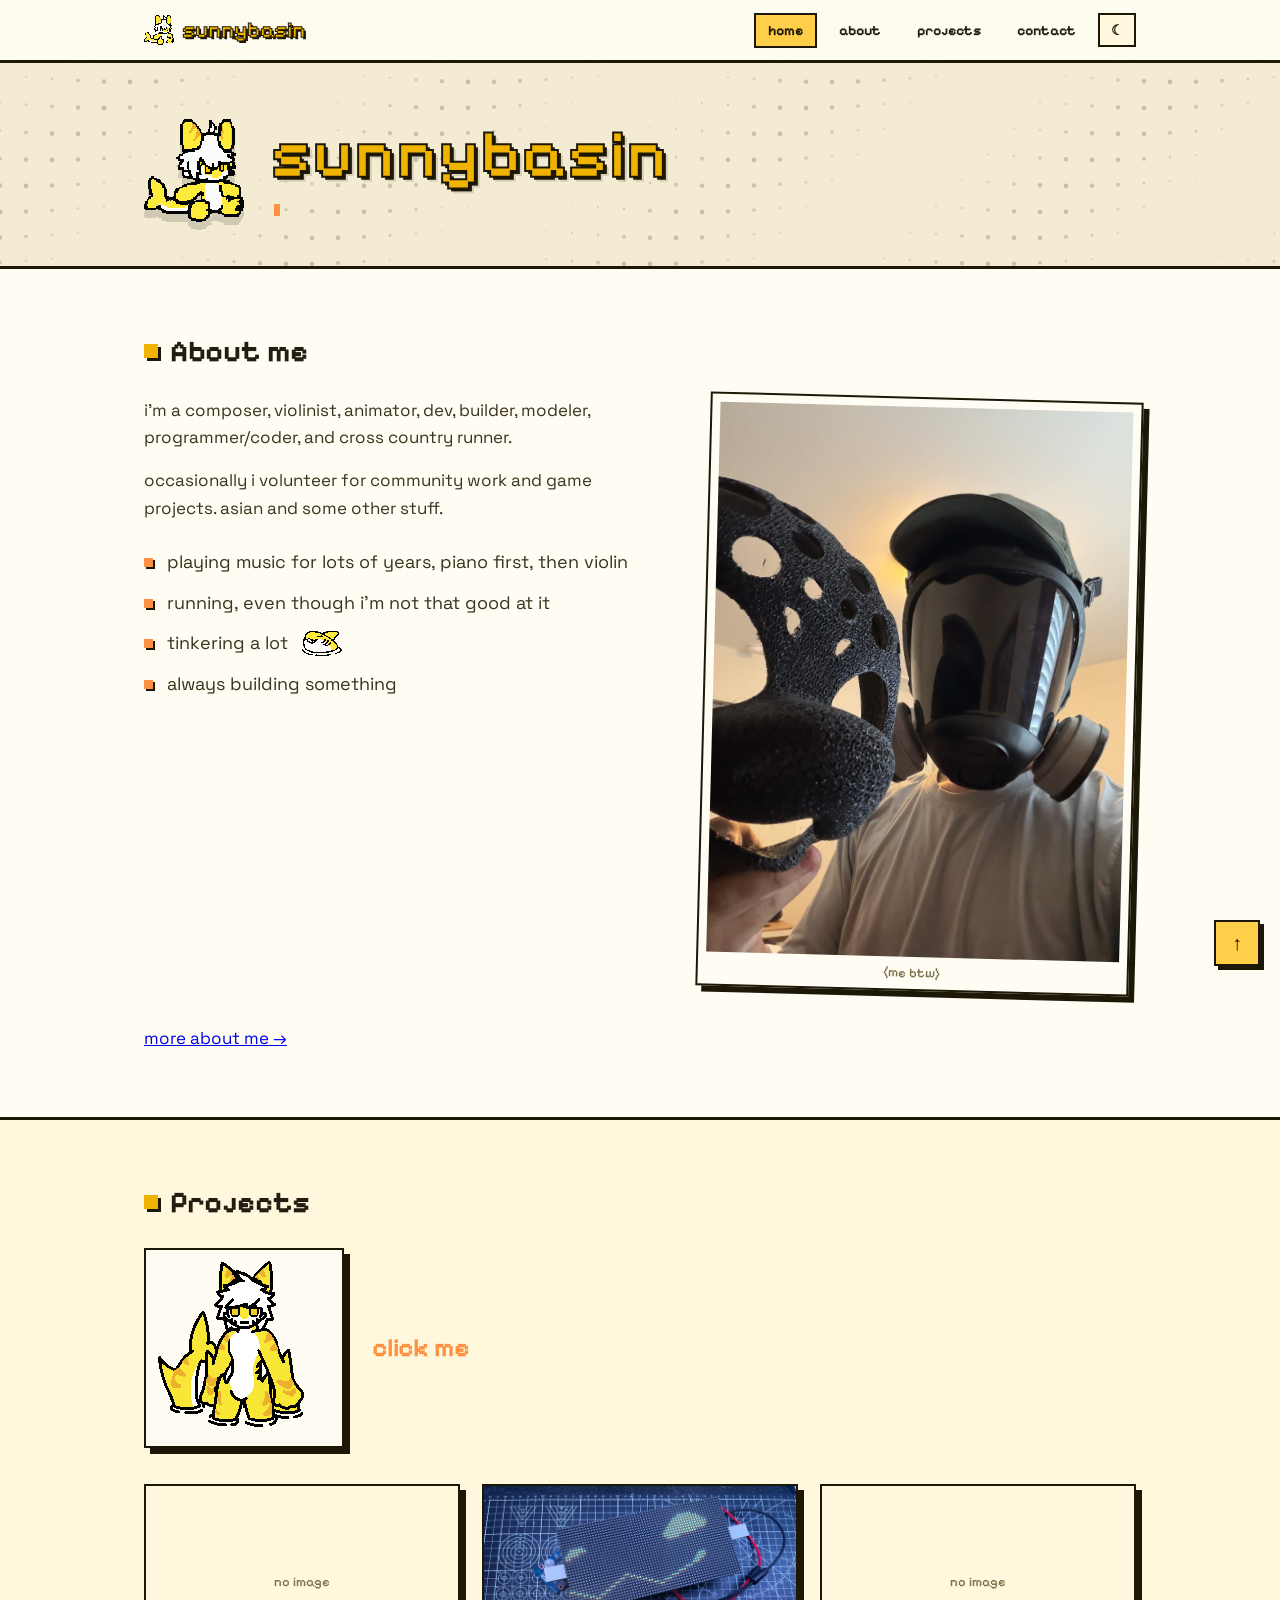
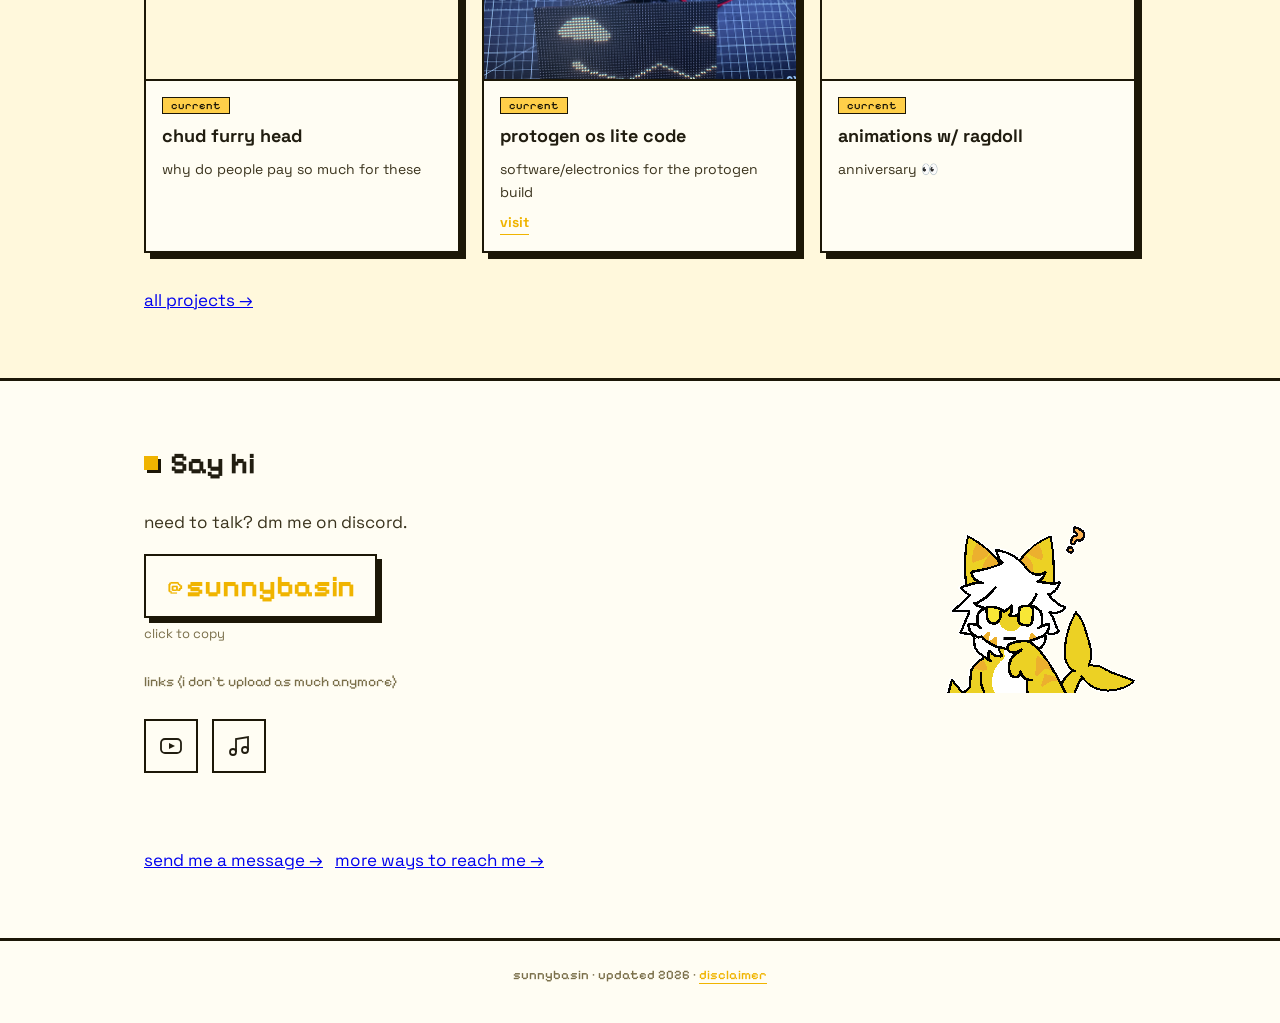
==== commit af1493a1: "mes" ====
--- a/index.html
+++ b/index.html
@@ -17,7 +17,7 @@
   <div class="wrap">
     <a class="logo" href="index.html"><img class="logo-img" src="assets/02-53de2ebc.png" alt="">sunnybasin</a>
     <div class="links2" id="menu" style="display:contents">
-      <a class="l" href="about.html" data-p="about">about</a><a class="l" href="projects.html" data-p="projects">projects</a><a class="l" href="contact.html" data-p="contact">contact</a>
+      <a class="l on" href="index.html" data-p="home">home</a><a class="l" href="about.html" data-p="about">about</a><a class="l" href="projects.html" data-p="projects">projects</a><a class="l" href="contact.html" data-p="contact">contact</a>
     </div>
     <button class="tbtn" id="theme" aria-label="Toggle dark mode">☾</button>
     <button class="tbtn" id="burger" aria-label="Menu">≡</button>
@@ -48,13 +48,9 @@
         <li>tinkering a lot <img src="assets/07-96f7d783.png" alt="" style="width:40px;image-rendering:pixelated;vertical-align:middle"></li>
         <li>always building something</li>
       </ul>
-      <h3 class="sub-h" id="music" style="margin:34px 0 0;font-size:20px">Favourite songs</h3>
-      <ul class="slist" id="songs"></ul>
     </div>
     <div class="side">
     <figure class="box photo" style="margin:0"><img src="assets/06-e08f5042.jpg" alt="me wearing a respirator mask"><small>(me btw)</small></figure>
-    <div class="chips" id="chips" role="group" aria-label="Things I do (tap one)"></div>
-    <p id="chipnote">tap a chip to see more.</p>
     </div>
   </div>
 
@@ -100,22 +96,7 @@
   </div>
   <img class="rv" src="assets/10-1539eff3.png" alt="confused pixel character" id="conf">
 
-  <p style="margin:34px 0 0"><a class="nav-link" href="contact.html">more ways to reach me &rarr;</a></p>
-</div></section>
-
-<section id="message"><div class="wrap">
-  <h2 class="rv">Send me a message</h2>
-  <form class="box mform rv" id="mform" novalidate>
-    <label for="mn">name (optional)</label>
-    <input id="mn" name="name" type="text" maxlength="60" autocomplete="name">
-    <label for="me">your email (optional, only if you want a reply)</label>
-    <input id="me" name="email" type="email" maxlength="120" autocomplete="email">
-    <label for="mm">message</label>
-    <textarea id="mm" name="message" rows="6" maxlength="2000" required></textarea>
-    <input type="text" name="website" id="mw" tabindex="-1" autocomplete="off" aria-hidden="true" style="position:absolute;left:-9999px;opacity:0">
-    <div class="mcap" id="mcap"></div>
-    <div class="mrow"><button class="btn" type="submit" id="msend">send</button><span id="mstatus" role="status"></span></div>
-  </form>
+  <p style="margin:34px 0 0;display:flex;gap:12px;flex-wrap:wrap"><a class="nav-link" href="contact.html#message">send me a message &rarr;</a><a class="nav-link" href="contact.html">more ways to reach me &rarr;</a></p>
 </div></section>
 </main>
 
@@ -139,4 +120,4 @@
 <script src="script.js?v=11"></script>
 <script src="interactables.js?v=11"></script>
 </body>
-</html>
+</html>
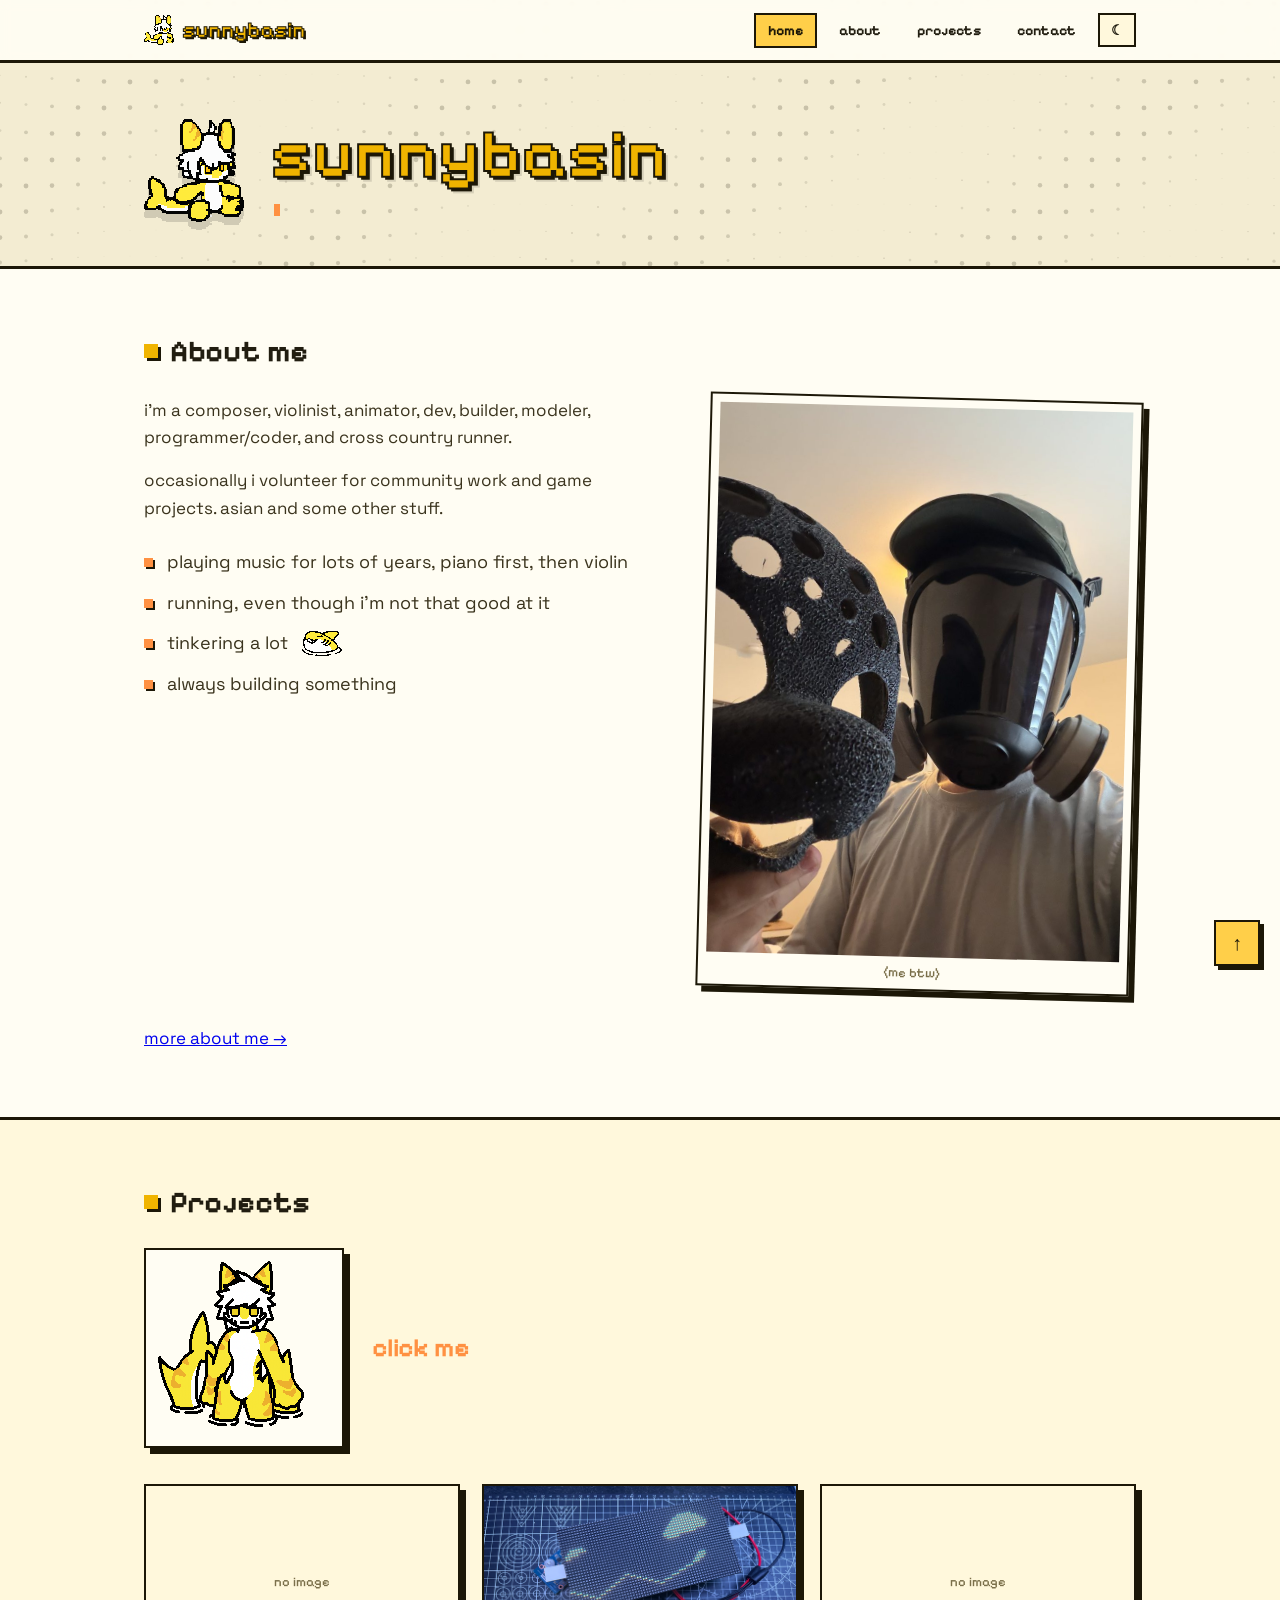
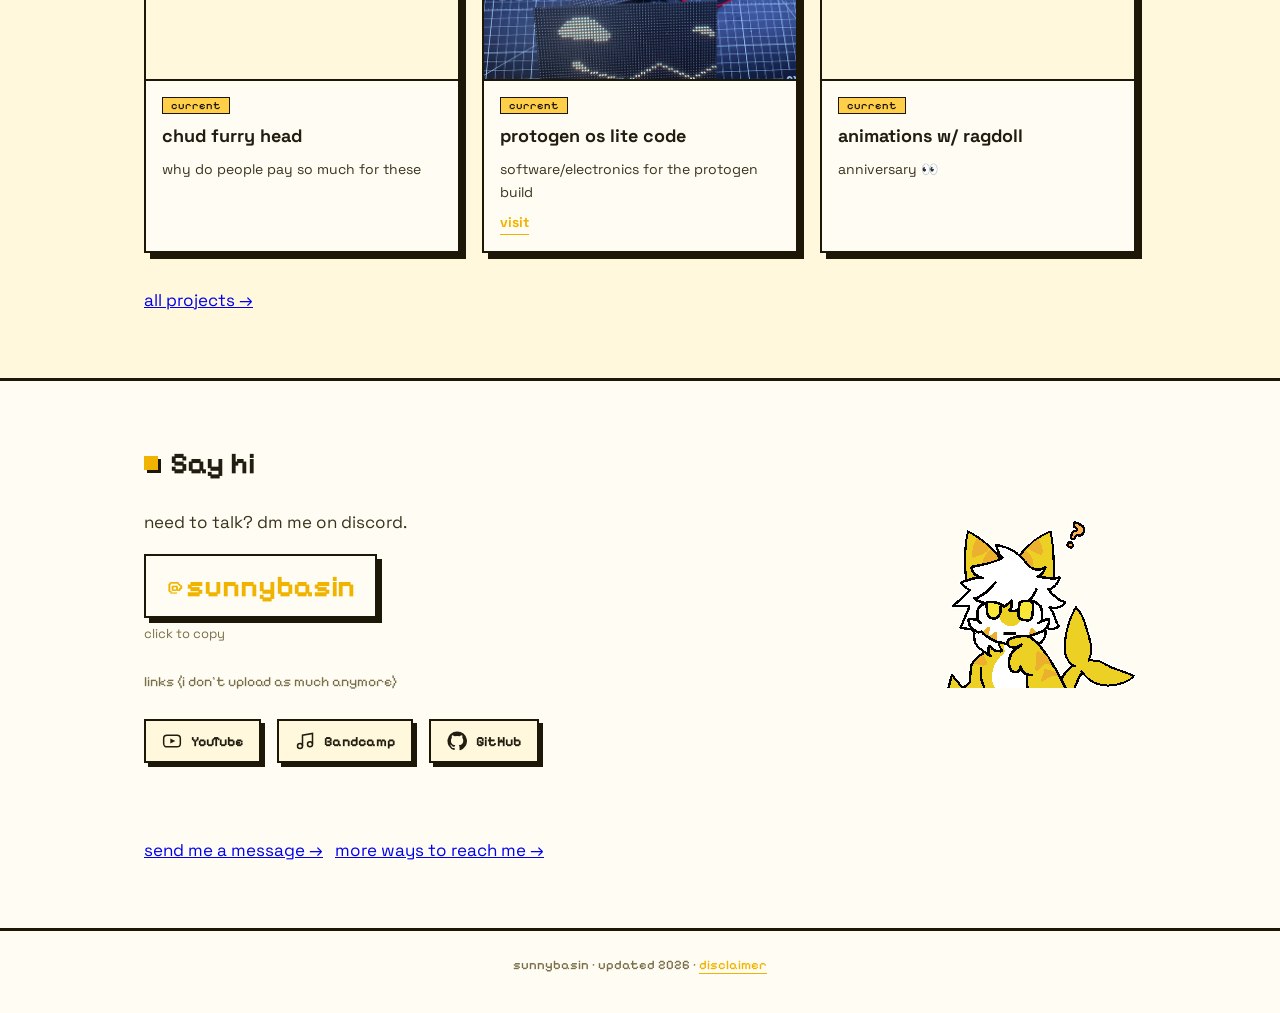
==== commit 570cbb74: "ma" ====
--- a/index.html
+++ b/index.html
@@ -9,7 +9,7 @@
 <link rel="preconnect" href="https://fonts.gstatic.com" crossorigin>
 <link href="https://fonts.googleapis.com/css2?family=Pixelify+Sans:wght@500;700&family=Space+Grotesk:wght@400;500;600;700&display=swap" rel="stylesheet">
 <link rel="icon" href="favicon1.ico" type="image/x-icon">
-<link rel="stylesheet" href="style.css?v=11">
+<link rel="stylesheet" href="style.css?v=12">
 </head>
 <body data-page="home">
 <canvas id="dots"></canvas>
@@ -89,10 +89,7 @@
     <button class="handle" id="copy" aria-label="Copy Discord handle">@sunnybasin</button>
     <p style="margin:6px 0 0;font-size:13px;color:var(--muted)">click to copy</p>
     <p class="px" style="margin:26px 0 0;color:var(--muted);font-size:14px">links (i don't upload as much anymore)</p>
-    <div class="links">
-      <a class="ib" href="https://www.youtube.com/@sunnybv3" target="_blank" rel="noopener" aria-label="YouTube"><svg viewBox="0 0 24 24" fill="none" stroke="currentColor" stroke-width="1.8"><rect x="2" y="5" width="20" height="14" rx="4"/><path d="M10 9l6 3-6 3z" fill="currentColor" stroke="none"/></svg><span class="tip"><b>sunnyv3 on YouTube</b>making music for fun, classical/orchestral</span></a>
-      <a class="ib" href="https://sunnyv3.bandcamp.com/" target="_blank" rel="noopener" aria-label="Bandcamp"><svg viewBox="0 0 24 24" fill="none" stroke="currentColor" stroke-width="1.8"><path d="M9 18V5l12-2v13"/><circle cx="6" cy="18" r="3"/><circle cx="18" cy="16" r="3"/></svg><span class="tip"><b>sunnyv3 on Bandcamp</b>Lisbon, Portugal. making music for fun</span></a>
-    </div>
+    <div class="links" id="linkrow"></div>
   </div>
   <img class="rv" src="assets/10-1539eff3.png" alt="confused pixel character" id="conf">
 
@@ -115,9 +112,9 @@
 </script>
 <div id="toast" role="status"></div>
 <button id="top" aria-label="Back to top">↑</button>
-<script src="songs.js?v=11"></script>
-<script src="chips.js?v=11"></script>
-<script src="script.js?v=11"></script>
-<script src="interactables.js?v=11"></script>
+<script src="songs.js?v=12"></script>
+<script src="chips.js?v=12"></script>
+<script src="script.js?v=12"></script>
+<script src="interactables.js?v=12"></script>
 </body>
 </html>
--- a/style.css
+++ b/style.css
@@ -172,3 +172,11 @@
 .topic p{margin:0;font-size:15px;color:var(--body);flex:1}
 .topic a{font-size:14px;font-weight:700;color:var(--yd);text-decoration:none;border-bottom:1px solid var(--yd);width:max-content}
 .topic a:hover{color:var(--o);border-color:var(--o)}
+
+.lbtn{position:relative;display:inline-flex;align-items:center;gap:9px;padding:10px 16px;font:700 14px "Pixelify Sans",monospace;color:var(--text);background:var(--alt);border:2px solid var(--ink);box-shadow:4px 4px 0 var(--ink);text-decoration:none;transition:transform .1s,box-shadow .1s,background .15s}
+.lbtn svg{width:20px;height:20px;flex-shrink:0}.lbtn .emo{font-size:18px;line-height:1}
+.lbtn:hover,.lbtn:focus-visible{background:var(--y);color:#1c1707;transform:translate(-2px,-2px);box-shadow:6px 6px 0 var(--ink)}
+.lbtn:active{transform:translate(3px,3px);box-shadow:1px 1px 0 var(--ink)}
+.lbtn:hover .tip,.lbtn:focus-visible .tip{opacity:1;visibility:visible}
+.lbtn .tip{font-weight:400;font-family:"Space Grotesk",sans-serif;white-space:normal}
+#linkrow{flex-wrap:wrap;gap:16px}
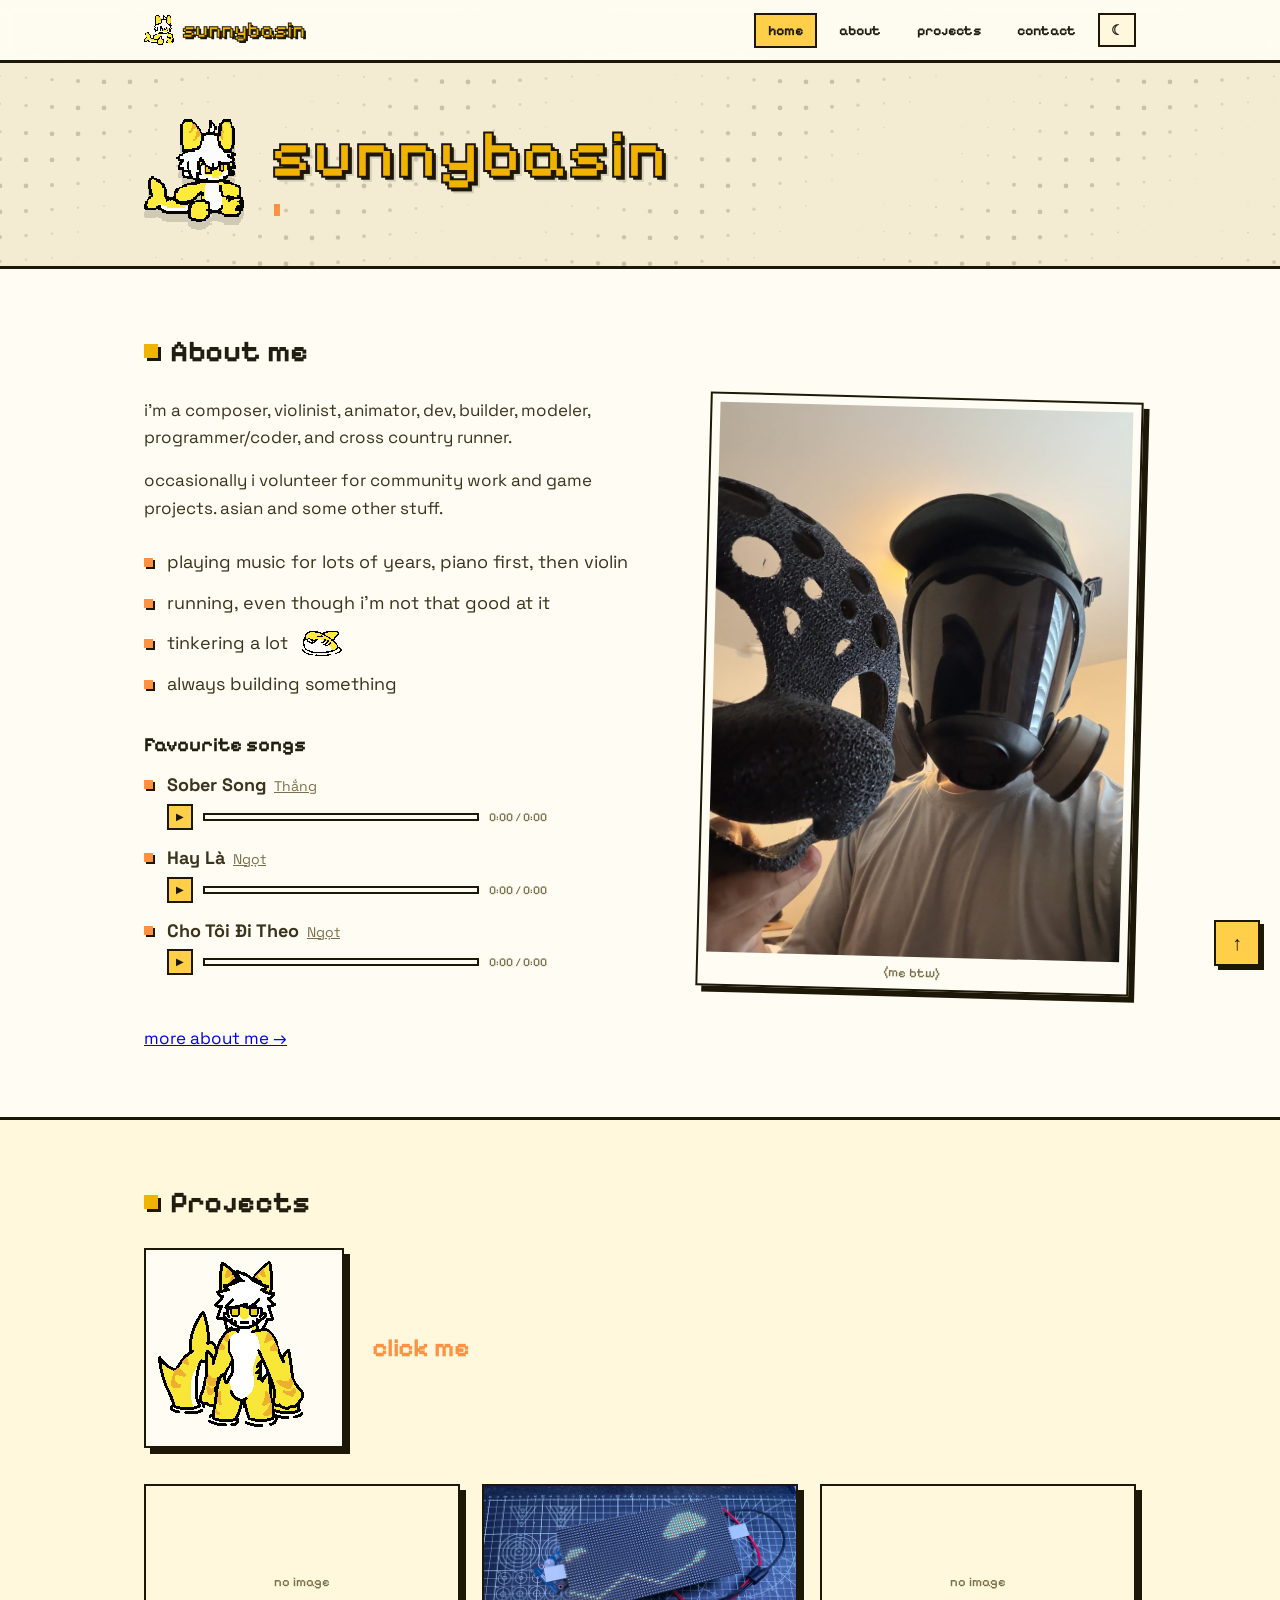
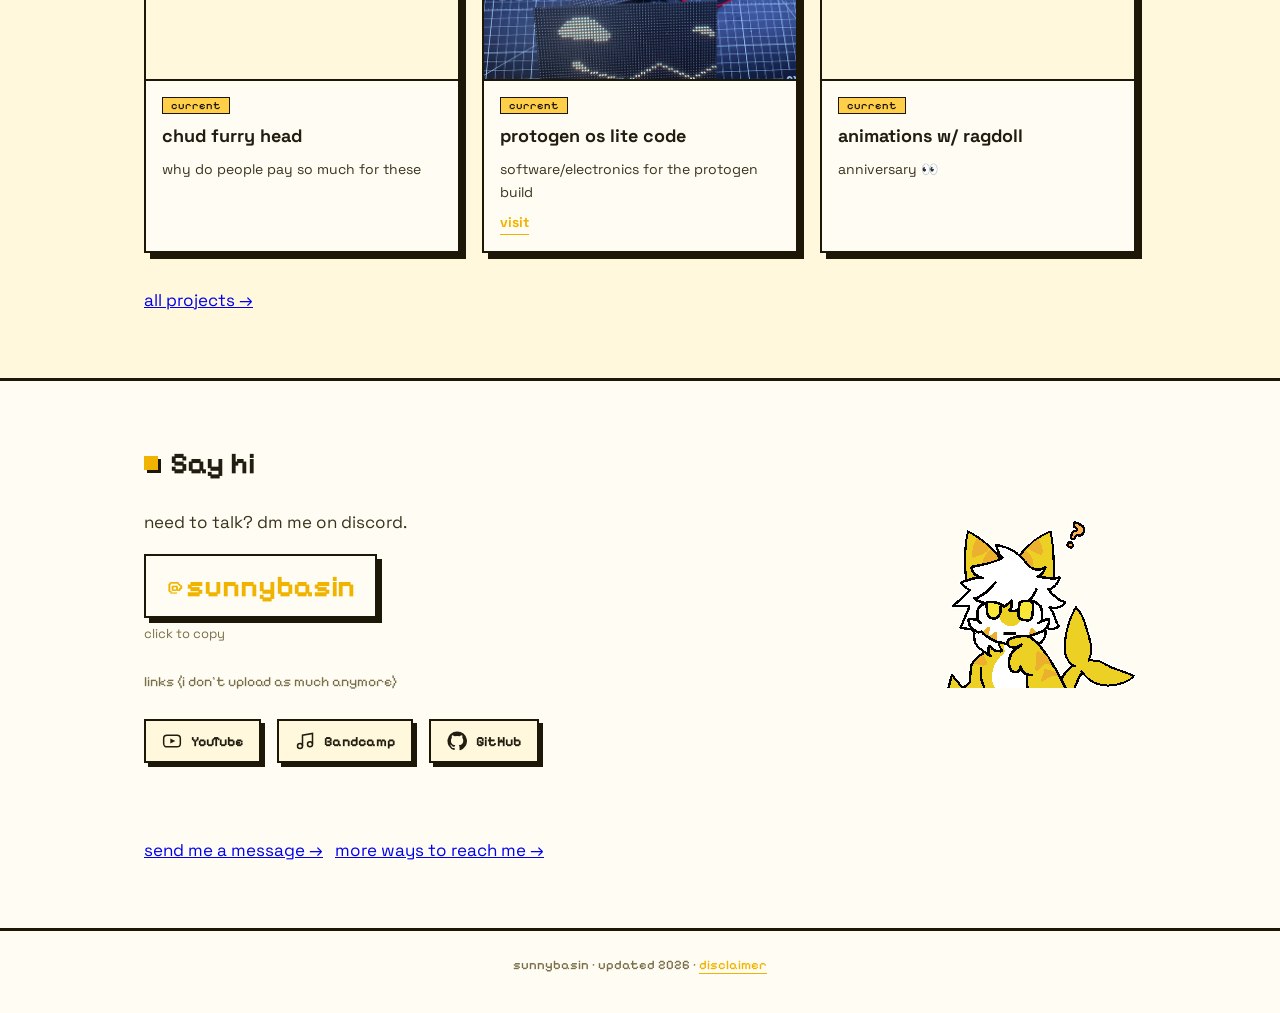
==== commit e8640f52: "Update stylesheet and script version numbers Updated version numbers for linked stylesheets and scri" ====
--- a/index.html
+++ b/index.html
@@ -9,7 +9,7 @@
 <link rel="preconnect" href="https://fonts.gstatic.com" crossorigin>
 <link href="https://fonts.googleapis.com/css2?family=Pixelify+Sans:wght@500;700&family=Space+Grotesk:wght@400;500;600;700&display=swap" rel="stylesheet">
 <link rel="icon" href="favicon1.ico" type="image/x-icon">
-<link rel="stylesheet" href="style.css?v=12">
+<link rel="stylesheet" href="style.css?v=14">
 </head>
 <body data-page="home">
 <canvas id="dots"></canvas>
@@ -48,6 +48,8 @@
         <li>tinkering a lot <img src="assets/07-96f7d783.png" alt="" style="width:40px;image-rendering:pixelated;vertical-align:middle"></li>
         <li>always building something</li>
       </ul>
+      <h3 class="sub-h" id="music" style="margin:34px 0 0;font-size:20px">Favourite songs</h3>
+      <ul class="slist" id="songs"></ul>
     </div>
     <div class="side">
     <figure class="box photo" style="margin:0"><img src="assets/06-e08f5042.jpg" alt="me wearing a respirator mask"><small>(me btw)</small></figure>
@@ -112,9 +114,9 @@
 </script>
 <div id="toast" role="status"></div>
 <button id="top" aria-label="Back to top">↑</button>
-<script src="songs.js?v=12"></script>
-<script src="chips.js?v=12"></script>
-<script src="script.js?v=12"></script>
-<script src="interactables.js?v=12"></script>
+<script src="songs.js?v=14"></script>
+<script src="chips.js?v=14"></script>
+<script src="script.js?v=14"></script>
+<script src="interactables.js?v=14"></script>
 </body>
-</html>+</html>
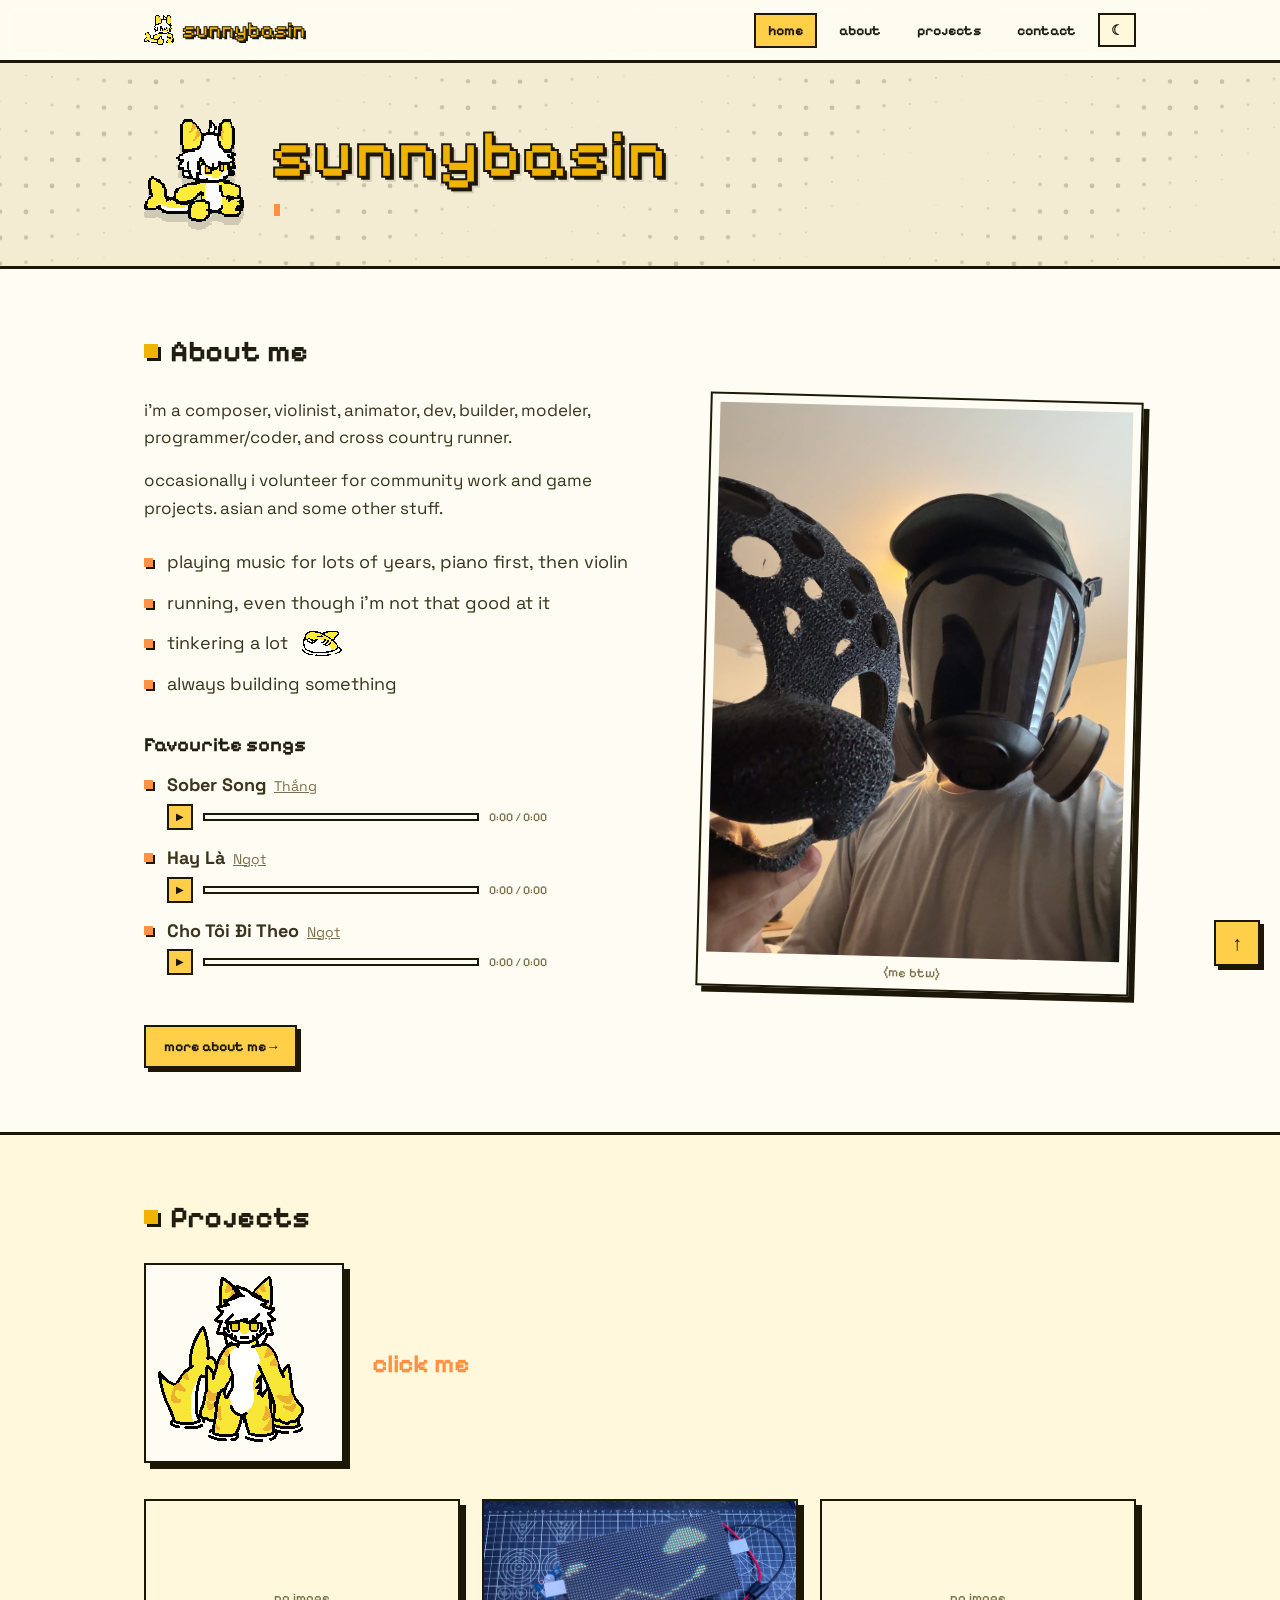
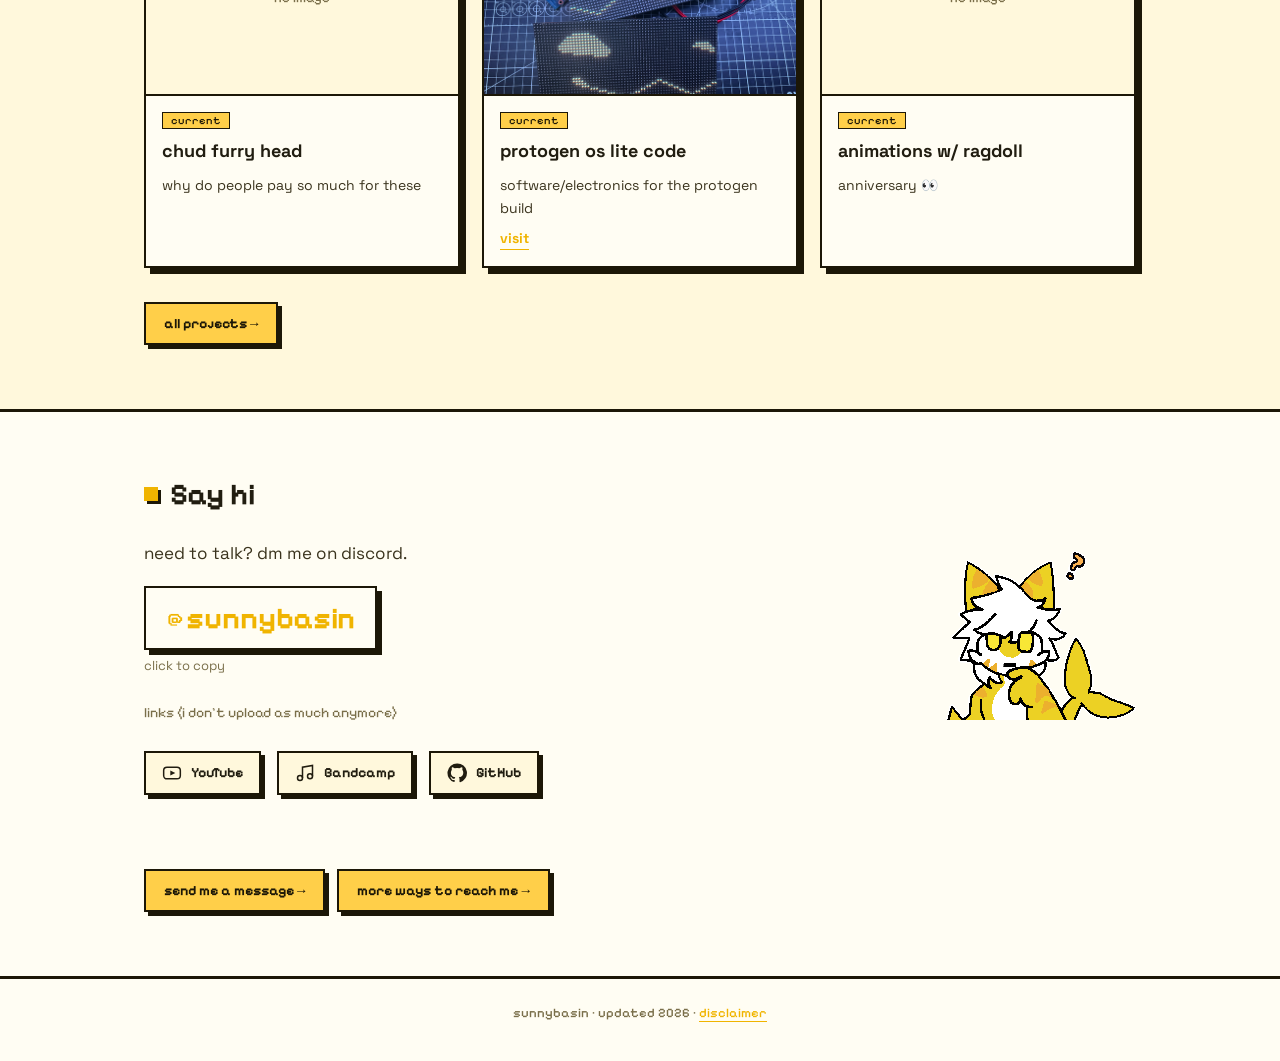
==== commit 2bf74ce4: "Update styles in index.html for buttons and links Added inline styles for navigation buttons and lin" ====
--- a/index.html
+++ b/index.html
@@ -9,7 +9,17 @@
 <link rel="preconnect" href="https://fonts.gstatic.com" crossorigin>
 <link href="https://fonts.googleapis.com/css2?family=Pixelify+Sans:wght@500;700&family=Space+Grotesk:wght@400;500;600;700&display=swap" rel="stylesheet">
 <link rel="icon" href="favicon1.ico" type="image/x-icon">
-<link rel="stylesheet" href="style.css?v=14">
+<link rel="stylesheet" href="style.css?v=15">
+<style>
+/* button styles live here too, so these buttons work even if style.css is an older copy */
+.nav-link{display:inline-block;font:700 14px "Pixelify Sans",monospace;color:#1c1707;background:#ffcf49;border:2px solid #1c1707;padding:11px 18px;text-decoration:none;box-shadow:4px 4px 0 #1c1707;transition:transform .1s,box-shadow .1s,background .15s}
+.nav-link:hover,.nav-link:focus-visible{background:#f0b400;transform:translate(-2px,-2px);box-shadow:6px 6px 0 #1c1707}
+.nav-link:active{transform:translate(3px,3px);box-shadow:1px 1px 0 #1c1707}
+.lbtn{position:relative;display:inline-flex;align-items:center;gap:9px;padding:10px 16px;font:700 14px "Pixelify Sans",monospace;color:inherit;background:var(--alt,#fff8dc);border:2px solid #1c1707;box-shadow:4px 4px 0 #1c1707;text-decoration:none;transition:transform .1s,box-shadow .1s,background .15s}
+.lbtn svg{width:20px;height:20px;flex-shrink:0}
+.lbtn:hover,.lbtn:focus-visible{background:#ffcf49;color:#1c1707;transform:translate(-2px,-2px);box-shadow:6px 6px 0 #1c1707}
+#linkrow{display:flex;flex-wrap:wrap;gap:16px}
+</style>
 </head>
 <body data-page="home">
 <canvas id="dots"></canvas>
--- a/style.css
+++ b/style.css
@@ -179,4 +179,8 @@
 .lbtn:active{transform:translate(3px,3px);box-shadow:1px 1px 0 var(--ink)}
 .lbtn:hover .tip,.lbtn:focus-visible .tip{opacity:1;visibility:visible}
 .lbtn .tip{font-weight:400;font-family:"Space Grotesk",sans-serif;white-space:normal}
-#linkrow{flex-wrap:wrap;gap:16px}+#linkrow{flex-wrap:wrap;gap:16px}
+
+.nav-link{display:inline-block;font:700 14px "Pixelify Sans",monospace;color:#1c1707;background:var(--y);border:2px solid var(--ink);padding:11px 18px;text-decoration:none;box-shadow:4px 4px 0 var(--ink);transition:transform .1s,box-shadow .1s,background .15s}
+.nav-link:hover,.nav-link:focus-visible{background:var(--yd);transform:translate(-2px,-2px);box-shadow:6px 6px 0 var(--ink)}
+.nav-link:active{transform:translate(3px,3px);box-shadow:1px 1px 0 var(--ink)}
